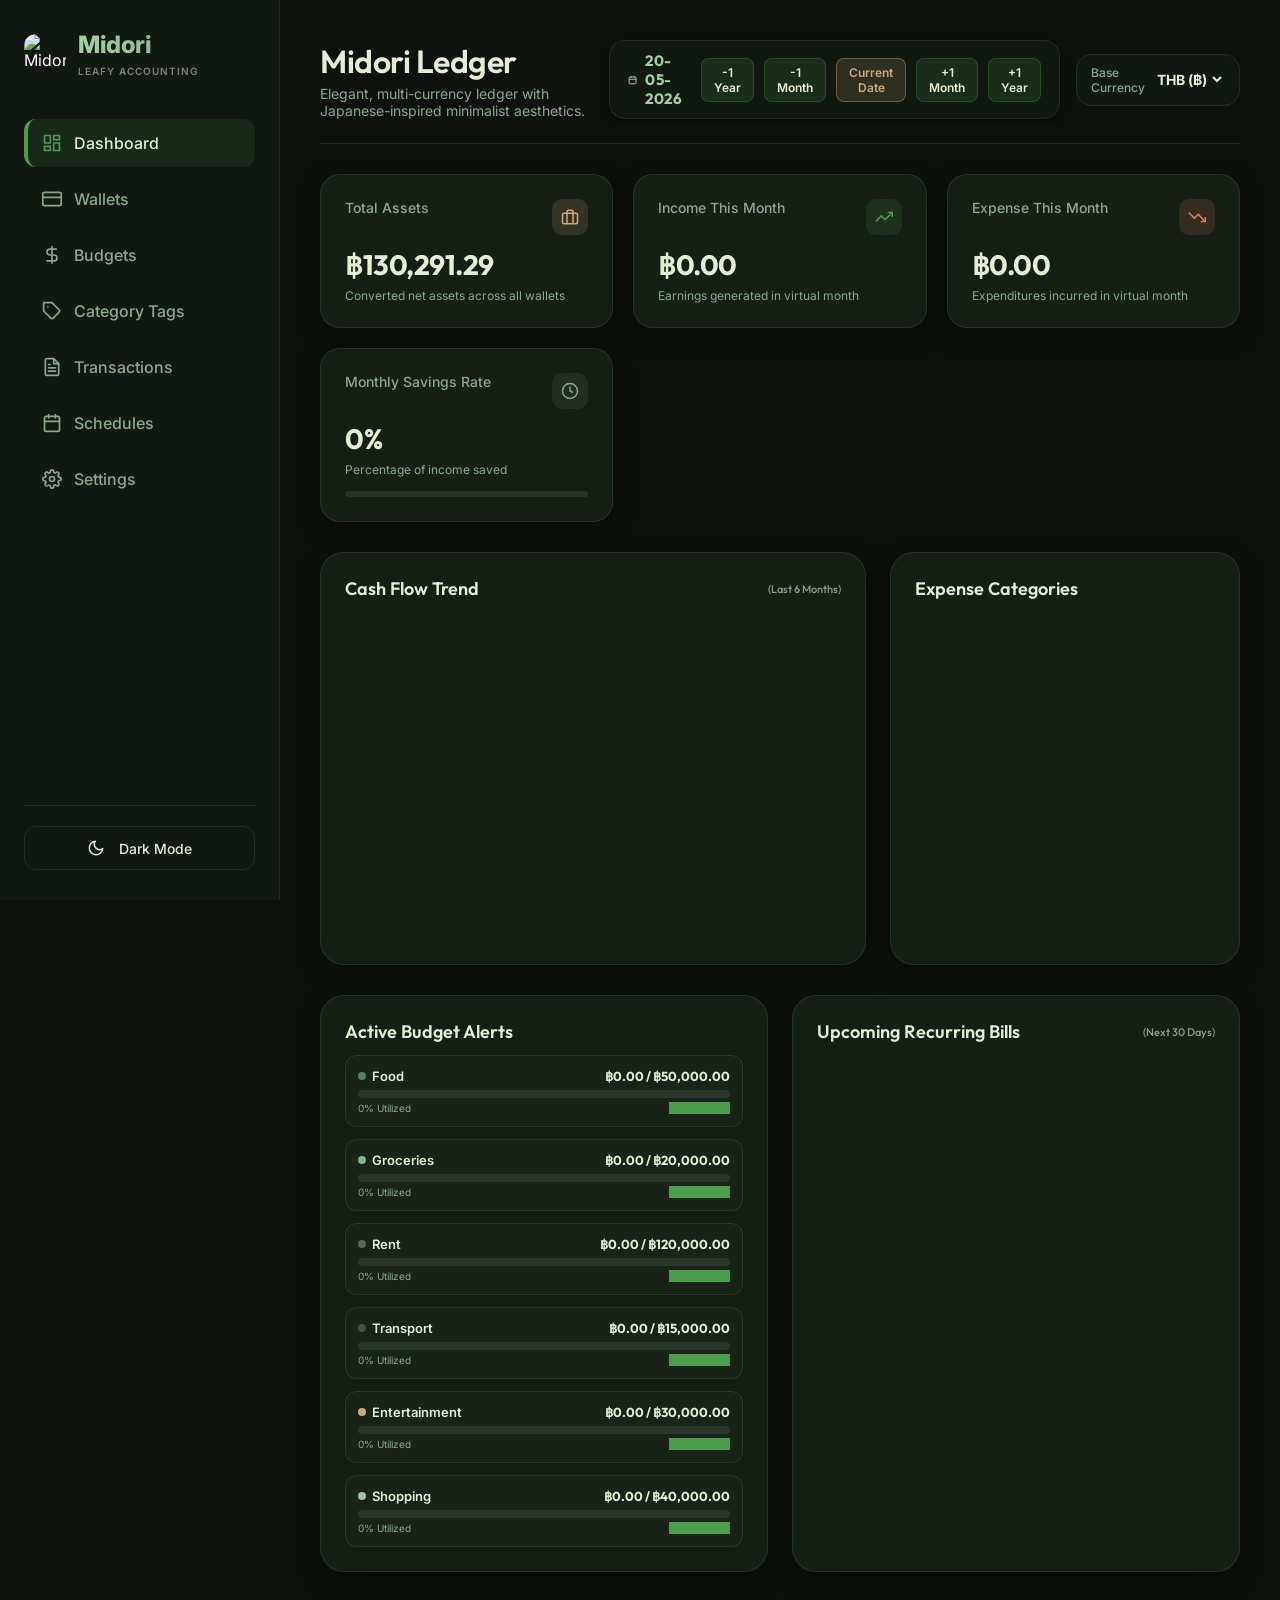
==== index.html @ 1ec28979 "feat: enhance time-travel controls, localized dates outputs, CRUD overlays, and mobile header stacki" ====
<!DOCTYPE html>
<html lang="en">
<head>
  <meta charset="UTF-8">
  <meta name="viewport" content="width=device-width, initial-scale=1.0">
  <title>Midori — Premium Japanese-Style Finance Ledger</title>
  <link rel="icon" type="image/png" href="image/midori.png">
  <link rel="shortcut icon" type="image/png" href="image/midori.png">
  
  <!-- Progressive Web App Settings -->
  <link rel="manifest" href="manifest.json">
  <meta name="theme-color" content="#2d5a27">
  
  <!-- Apple Web App Standalone Mode Support -->
  <meta name="apple-mobile-web-app-capable" content="yes">
  <meta name="apple-mobile-web-app-status-bar-style" content="black-translucent">
  <meta name="apple-mobile-web-app-title" content="Midori">
  <link rel="apple-touch-icon" href="image/midori.png">

  <!-- Beautiful Typography and Visual Customization -->
  <link rel="stylesheet" href="css/style.css">
  <!-- Chart.js for High-Fidelity Interactive Visualizations -->
  <script src="https://cdn.jsdelivr.net/npm/chart.js"></script>
</head>
<body>

  <div id="appContainer">
    <!-- Sidebar Backdrop Overlay -->
    <div id="sidebarOverlay" class="sidebar-overlay"></div>

    <!-- Sidebar Navigation -->
    <aside>
      <div>
        <div class="brand">
          <div style="display: flex; align-items: center; gap: 12px; flex: 1;">
            <div class="brand-logo-container" style="background: none; box-shadow: none; padding: 0; display: flex; align-items: center; justify-content: center; width: 42px; height: 42px;">
              <img src="image/midori.png" alt="Midori Logo" style="width: 100%; height: 100%; object-fit: cover; border-radius: 12px;">
            </div>
            <div>
              <div class="brand-name">Midori</div>
              <span style="font-size: 10px; font-weight:600; opacity:0.5; letter-spacing:1px; text-transform:uppercase;">Leafy Accounting</span>
            </div>
          </div>
          <button id="mobileMenuClose" class="mobile-menu-close" aria-label="Close Navigation">
            <svg viewBox="0 0 24 24" width="20" height="20" stroke="currentColor" stroke-width="2.5" fill="none"><line x1="18" y1="6" x2="6" y2="18"></line><line x1="6" y1="6" x2="18" y2="18"></line></svg>
          </button>
        </div>

        <nav>
          <ul>
            <li>
              <a class="nav-link active" data-tab="dashboard">
                <svg viewBox="0 0 24 24" fill="none" stroke="currentColor" stroke-width="2" stroke-linecap="round" stroke-linejoin="round"><rect x="3" y="3" width="7" height="9"></rect><rect x="14" y="3" width="7" height="5"></rect><rect x="14" y="12" width="7" height="9"></rect><rect x="3" y="16" width="7" height="5"></rect></svg>
                <span>Dashboard</span>
              </a>
            </li>
            <li>
              <a class="nav-link" data-tab="wallets">
                <svg viewBox="0 0 24 24" fill="none" stroke="currentColor" stroke-width="2" stroke-linecap="round" stroke-linejoin="round"><rect x="1" y="4" width="22" height="16" rx="2" ry="2"></rect><line x1="1" y1="10" x2="23" y2="10"></line></svg>
                <span>Wallets</span>
              </a>
            </li>
            <li>
              <a class="nav-link" data-tab="budgets">
                <svg viewBox="0 0 24 24" fill="none" stroke="currentColor" stroke-width="2" stroke-linecap="round" stroke-linejoin="round"><path d="M12 2v20M17 5H9.5a3.5 3.5 0 0 0 0 7h5a3.5 3.5 0 0 1 0 7H6"></path></svg>
                <span>Budgets</span>
              </a>
            </li>
            <li>
              <a class="nav-link" data-tab="tags">
                <svg viewBox="0 0 24 24" fill="none" stroke="currentColor" stroke-width="2" stroke-linecap="round" stroke-linejoin="round"><path d="M20.59 13.41l-7.17 7.17a2 2 0 0 1-2.83 0L2 12V2h10l8.59 8.59a2 2 0 0 1 0 2.82z"></path><line x1="7" y1="7" x2="7.01" y2="7"></line></svg>
                <span>Category Tags</span>
              </a>
            </li>
            <li>
              <a class="nav-link" data-tab="ledger">
                <svg viewBox="0 0 24 24" fill="none" stroke="currentColor" stroke-width="2" stroke-linecap="round" stroke-linejoin="round"><path d="M14 2H6a2 2 0 0 0-2 2v16a2 2 0 0 0 2 2h12a2 2 0 0 0 2-2V8z"></path><polyline points="14 2 14 8 20 8"></polyline><line x1="16" y1="13" x2="8" y2="13"></line><line x1="16" y1="17" x2="8" y2="17"></line><polyline points="10 9 9 9 8 9"></polyline></svg>
                <span>Transactions</span>
              </a>
            </li>
            <li>
              <a class="nav-link" data-tab="schedules">
                <svg viewBox="0 0 24 24" fill="none" stroke="currentColor" stroke-width="2" stroke-linecap="round" stroke-linejoin="round"><rect x="3" y="4" width="18" height="18" rx="2" ry="2"></rect><line x1="16" y1="2" x2="16" y2="6"></line><line x1="8" y1="2" x2="8" y2="6"></line><line x1="3" y1="10" x2="21" y2="10"></line></svg>
                <span>Schedules</span>
              </a>
            </li>
            <li>
              <a class="nav-link" data-tab="settings">
                <svg viewBox="0 0 24 24" fill="none" stroke="currentColor" stroke-width="2" stroke-linecap="round" stroke-linejoin="round"><circle cx="12" cy="12" r="3"></circle><path d="M19.4 15a1.65 1.65 0 0 0 .33 1.82l.06.06a2 2 0 1 1-2.83 2.83l-.06-.06a1.65 1.65 0 0 0-1.82-.33 1.65 1.65 0 0 0-1 1.51V21a2 2 0 0 1-4 0v-.09A1.65 1.65 0 0 0 9 19.4a1.65 1.65 0 0 0-1.82.33l-.06.06a2 2 0 1 1-2.83-2.83l.06-.06a1.65 1.65 0 0 0 .33-1.82 1.65 1.65 0 0 0-1.51-1H3a2 2 0 0 1 0-4h.09A1.65 1.65 0 0 0 4.6 9a1.65 1.65 0 0 0-.33-1.82l-.06-.06a2 2 0 1 1 2.83-2.83l.06.06a1.65 1.65 0 0 0 1.82.33H9a1.65 1.65 0 0 0 1-1.51V3a2 2 0 0 1 4 0v.09a1.65 1.65 0 0 0 1 1.51 1.65 1.65 0 0 0 1.82-.33l.06-.06a2 2 0 1 1 2.83 2.83l-.06.06a1.65 1.65 0 0 0-.33 1.82V9a1.65 1.65 0 0 0 1.51 1H21a2 2 0 0 1 0 4h-.09a1.65 1.65 0 0 0-1.51 1z"></path></svg>
                <span>Settings</span>
              </a>
            </li>
          </ul>
        </nav>
      </div>

      <div class="sidebar-footer">
        <button class="theme-toggle-btn" id="themeToggleBtn">
          <span id="themeToggleIcon" style="display: inline-flex; align-items: center; justify-content: center; margin-right: 6px;"></span>
          <span id="themeToggleText">Dark Mode</span>
        </button>
      </div>
    </aside>

    <!-- Main Workspace -->
    <main>
      <!-- Common Top Header -->
      <header>
        <div class="header-title-section">
          <button id="mobileMenuToggle" class="mobile-menu-btn" aria-label="Toggle Navigation">
            <svg viewBox="0 0 24 24" width="24" height="24" stroke="currentColor" stroke-width="2.5" fill="none"><line x1="3" y1="12" x2="21" y2="12"></line><line x1="3" y1="6" x2="21" y2="6"></line><line x1="3" y1="18" x2="21" y2="18"></line></svg>
          </button>
          <div class="header-title-text">
            <h1>Midori Ledger</h1>
            <p>Elegant, multi-currency ledger with Japanese-inspired minimalist aesthetics.</p>
          </div>
        </div>
        <div class="header-controls">
          <!-- Time Travel Controller -->
          <div class="time-travel-widget">
            <span class="date-badge">
              <svg viewBox="0 0 24 24" width="18" height="18" stroke="currentColor" stroke-width="2.5" fill="none"><rect x="3" y="4" width="18" height="18" rx="2" ry="2"></rect><line x1="16" y1="2" x2="16" y2="6"></line><line x1="8" y1="2" x2="8" y2="6"></line><line x1="3" y1="10" x2="21" y2="10"></line></svg>
              <span id="virtualDateDisplay">20-05-2026</span>
            </span>
            <button class="time-travel-btn" id="timeTravelBtnPrevYear" onclick="triggerYearTravel(-1)">-1 Year</button>
            <button class="time-travel-btn" id="timeTravelBtnPrevMonth" onclick="triggerMonthTravel(-1)">-1 Month</button>
            <button class="time-travel-btn current-date-btn" id="timeTravelBtnCurrent" onclick="resetToCurrentDate()">Current Date</button>
            <button class="time-travel-btn" id="timeTravelBtnNextMonth" onclick="triggerMonthTravel(1)">+1 Month</button>
            <button class="time-travel-btn" id="timeTravelBtnNextYear" onclick="triggerYearTravel(1)">+1 Year</button>
          </div>

          <!-- Base Currency Selector -->
          <div class="currency-selector-widget">
            <label for="baseCurrencySelect">Base Currency</label>
            <select id="baseCurrencySelect" class="currency-select" onchange="changeBaseCurrency(this.value)">
              <option value="THB">THB (฿)</option>
              <option value="USD">USD ($)</option>
              <option value="EUR">EUR (€)</option>
              <option value="CNY">CNY (¥)</option>
              <option value="JPY">JPY (¥)</option>
            </select>
          </div>
        </div>
      </header>

      <!-- ==========================================================================
           TAB: DASHBOARD
           ========================================================================== -->
      <div id="tab-dashboard" class="tab-content active">
        <!-- Metric Summary KPIs -->
        <div class="dashboard-summary-grid">
          <!-- Net Worth Card -->
          <div class="metric-card net-worth">
            <div class="metric-header">
              <span>Total Assets</span>
              <div class="metric-icon-circle">
                <svg viewBox="0 0 24 24" width="18" height="18" stroke="currentColor" stroke-width="2" fill="none"><rect x="2" y="7" width="20" height="14" rx="2" ry="2"></rect><path d="M16 21V5a2 2 0 0 0-2-2h-4a2 2 0 0 0-2 2v16"></path></svg>
              </div>
            </div>
            <div class="metric-value" id="netWorthDisplay">¥0</div>
            <div class="metric-desc">Converted net assets across all wallets</div>
          </div>

          <!-- Monthly Income Card -->
          <div class="metric-card income">
            <div class="metric-header">
              <span>Income This Month</span>
              <div class="metric-icon-circle">
                <svg viewBox="0 0 24 24" width="18" height="18" stroke="currentColor" stroke-width="2" fill="none"><polyline points="23 6 13.5 15.5 8.5 10.5 1 18"></polyline><polyline points="17 6 23 6 23 12"></polyline></svg>
              </div>
            </div>
            <div class="metric-value" id="monthlyIncomeDisplay">¥0</div>
            <div class="metric-desc" id="incomeGrowthText">Earnings generated in virtual month</div>
          </div>

          <!-- Monthly Expense Card -->
          <div class="metric-card expense">
            <div class="metric-header">
              <span>Expense This Month</span>
              <div class="metric-icon-circle">
                <svg viewBox="0 0 24 24" width="18" height="18" stroke="currentColor" stroke-width="2" fill="none"><polyline points="23 18 13.5 8.5 8.5 13.5 1 6"></polyline><polyline points="17 18 23 18 23 12"></polyline></svg>
              </div>
            </div>
            <div class="metric-value" id="monthlyExpenseDisplay">¥0</div>
            <div class="metric-desc" id="expenseGrowthText">Expenditures incurred in virtual month</div>
          </div>

          <!-- Savings Progress Card -->
          <div class="metric-card">
            <div class="metric-header">
              <span>Monthly Savings Rate</span>
              <div class="metric-icon-circle">
                <svg viewBox="0 0 24 24" width="18" height="18" stroke="currentColor" stroke-width="2" fill="none"><circle cx="12" cy="12" r="10"></circle><polyline points="12 6 12 12 16 14"></polyline></svg>
              </div>
            </div>
            <div class="metric-value" id="savingsRateDisplay">0%</div>
            <div class="metric-desc">Percentage of income saved</div>
            <div class="metric-progress-container">
              <div class="metric-progress-bar">
                <div class="metric-progress-fill status-safe" id="savingsRateProgress" style="width: 0%"></div>
              </div>
            </div>
          </div>
        </div>

        <!-- Charts Dashboard -->
        <div class="dashboard-charts-section">
          <!-- Main Line Trend Card -->
          <div class="chart-card">
            <h3>Cash Flow Trend <span style="font-size:11px; font-weight:500; opacity:0.6;">(Last 6 Months)</span></h3>
            <div class="chart-container-large">
              <canvas id="trendChart"></canvas>
            </div>
          </div>

          <!-- Expense Segment Donut -->
          <div class="chart-card">
            <h3>Expense Categories</h3>
            <div class="chart-container-medium">
              <canvas id="expenseDonut"></canvas>
            </div>
          </div>
        </div>

        <!-- Quick actions / Recent Transactions row -->
        <div style="display: grid; grid-template-columns: 1fr 1fr; gap: 24px;">
          <!-- Active budgets warnings -->
          <div class="chart-card">
            <h3 style="margin-bottom:12px;">Active Budget Alerts</h3>
            <div id="dashboardBudgetAlerts" style="display: flex; flex-direction: column; gap: 12px;">
              <!-- Budgets will be generated dynamically -->
            </div>
          </div>
          
          <!-- Upcoming recurring items forecast -->
          <div class="chart-card">
            <h3>Upcoming Recurring Bills <span style="font-size:11px; font-weight:500; opacity:0.6;">(Next 30 Days)</span></h3>
            <div id="dashboardForecastEvents" style="display: flex; flex-direction: column; gap: 12px;">
              <!-- Loaded dynamically -->
            </div>
          </div>
        </div>
      </div>

      <!-- ==========================================================================
           TAB: WALLETS
           ========================================================================== -->
      <div id="tab-wallets" class="tab-content">
        <div class="section-header">
          <h2>Wallets Management</h2>
          <button class="add-btn" onclick="openModal('modalWallet')">
            <svg viewBox="0 0 24 24" width="18" height="18" stroke="currentColor" stroke-width="2.5" fill="none"><line x1="12" y1="5" x2="12" y2="19"></line><line x1="5" y1="12" x2="19" y2="12"></line></svg>
            Add New Wallet
          </button>
        </div>
        <div class="wallets-carousel" id="walletsContainer">
          <!-- Loaded dynamically -->
        </div>
      </div>

      <!-- ==========================================================================
           TAB: BUDGETS
           ========================================================================== -->
      <div id="tab-budgets" class="tab-content">
        <div class="section-header">
          <h2>Monthly Budgets</h2>
        </div>
        
        <div class="budgets-grid" id="budgetsContainer">
          <!-- Loaded dynamically -->
        </div>
      </div>

      <!-- ==========================================================================
           TAB: CATEGORY TAGS
           ========================================================================== -->
      <div id="tab-tags" class="tab-content">
        <div class="section-header">
          <h2>Category Tags</h2>
          <button class="add-btn" onclick="openModal('modalCategory')">
            <svg viewBox="0 0 24 24" width="18" height="18" stroke="currentColor" stroke-width="2.5" fill="none"><line x1="12" y1="5" x2="12" y2="19"></line><line x1="5" y1="12" x2="19" y2="12"></line></svg>
            Create New Tag
          </button>
        </div>
        
        <div class="budgets-grid" id="tagsContainer">
          <!-- Loaded dynamically -->
        </div>
      </div>

      <!-- ==========================================================================
           TAB: TRANSACTION LEDGER
           ========================================================================== -->
      <div id="tab-ledger" class="tab-content">
        <div class="section-header">
          <h2>Ledger History</h2>
          <button class="add-btn" onclick="openModal('modalTransaction')">
            <svg viewBox="0 0 24 24" width="18" height="18" stroke="currentColor" stroke-width="2.5" fill="none"><line x1="12" y1="5" x2="12" y2="19"></line><line x1="5" y1="12" x2="19" y2="12"></line></svg>
            Record Transaction
          </button>
        </div>

        <!-- Filters Bar -->
        <div class="ledger-filter-bar">
          <div class="input-group">
            <label for="filterSearch">Search Description</label>
            <input type="text" id="filterSearch" class="form-control" placeholder="Search noodles, rent..." oninput="renderLedger()">
          </div>
          <div class="input-group">
            <label for="filterWallet">Wallet</label>
            <select id="filterWallet" class="form-control" onchange="renderLedger()">
              <option value="all">All Wallets</option>
              <!-- Populated dynamically -->
            </select>
          </div>
          <div class="input-group">
            <label for="filterTag">Category Tag</label>
            <select id="filterTag" class="form-control" onchange="renderLedger()">
              <option value="all">All Categories</option>
              <!-- Populated dynamically -->
            </select>
          </div>
          <div class="input-group">
            <label for="filterType">Type</label>
            <select id="filterType" class="form-control" onchange="renderLedger()">
              <option value="all">Income & Expense</option>
              <option value="income">Income Only</option>
              <option value="expense">Expense Only</option>
            </select>
          </div>
        </div>

        <!-- Ledger Entries Table -->
        <div class="ledger-table-container">
          <table class="ledger-table">
            <thead>
              <tr>
                <th>Date</th>
                <th>Transaction</th>
                <th>Category Tag</th>
                <th>Wallet</th>
                <th>Amount</th>
                <th style="width: 50px;"></th>
              </tr>
            </thead>
            <tbody id="ledgerTableBody">
              <!-- Entries populated dynamically -->
            </tbody>
          </table>
          <div id="ledgerEmptyState" class="empty-placeholder" style="display: none;">
            <svg viewBox="0 0 24 24" fill="none" stroke="currentColor" stroke-width="2"><circle cx="12" cy="12" r="10"></circle><line x1="8" y1="12" x2="16" y2="12"></line></svg>
            <span>No transactions matching criteria are logged. Record a new transaction!</span>
          </div>
        </div>
      </div>

      <!-- ==========================================================================
           TAB: RECURRENCE SCHEDULES
           ========================================================================== -->
      <div id="tab-schedules" class="tab-content">
        <div class="section-header">
          <h2>Recurrence Schedules</h2>
          <button class="add-btn" onclick="openModal('modalSchedule')">
            <svg viewBox="0 0 24 24" width="18" height="18" stroke="currentColor" stroke-width="2.5" fill="none"><line x1="12" y1="5" x2="12" y2="19"></line><line x1="5" y1="12" x2="19" y2="12"></line></svg>
            Add Recurring Schedule
          </button>
        </div>

        <div class="schedules-list" id="schedulesContainer">
          <!-- Loaded dynamically -->
        </div>
      </div>

      <!-- ==========================================================================
           TAB: SETTINGS
           ========================================================================== -->
      <div id="tab-settings" class="tab-content">
        <h2>App Configuration</h2>
        
        <div class="settings-group">
          <h3>High Fidelity Mock Data</h3>
          <p>Instantly pre-populate your ledger with 45 days of rich, multi-currency financial mock data, categories, and active schedules to preview charts and budget alerts immediately.</p>
          <div class="settings-action-row">
            <button class="add-btn" onclick="loadMatchaMockData()">
              Generate Japanese Matcha Demo Data
            </button>
          </div>
        </div>

        <div class="settings-group">
          <h3>Data Portability</h3>
          <p>Export your entire ledger configuration and transaction history to a localized JSON file or import a saved backup state.</p>
          <div class="settings-action-row">
            <button class="btn-secondary" onclick="triggerStateExport()">Export Backup JSON</button>
            <button class="btn-secondary" onclick="document.getElementById('importFileInput').click()">Import Backup JSON</button>
            <input type="file" id="importFileInput" style="display:none;" accept=".json" onchange="triggerStateImport(event)">
          </div>
        </div>

        <div class="settings-group">
          <h3>Set to Default</h3>
          <p>Restore the app to its original factory state with default wallets, category tags, and core preferences. This will replace your current settings and data.</p>
          <div class="settings-action-row">
            <button class="btn-secondary" onclick="triggerDefaultReset()">Set to Default State</button>
          </div>
        </div>

        <div class="settings-group">
          <h3>Erase Database</h3>
          <p style="color:var(--autumn-terracotta);">Warning: This action will completely erase all wallets, transactions, tags, budgets, and histories saved in LocalStorage and reset the database to a completely empty clean slate.</p>
          <div class="settings-action-row">
            <button class="btn-danger" onclick="triggerStateReset()">Reset to Blank Slate</button>
          </div>
        </div>
      </div>
    </main>
  </div>

  <!-- ==========================================================================
       MODAL: RECORD TRANSACTION
       ========================================================================== -->
  <div class="modal-overlay" id="modalTransaction">
    <div class="modal-window">
      <div class="modal-header">
        <h3>Record Transaction</h3>
        <button class="modal-close-btn" onclick="closeModal('modalTransaction')">
          <svg viewBox="0 0 24 24" width="20" height="20" stroke="currentColor" stroke-width="2" fill="none"><line x1="18" y1="6" x2="6" y2="18"></line><line x1="6" y1="6" x2="18" y2="18"></line></svg>
        </button>
      </div>
      <form class="modal-form" id="transactionForm" onsubmit="submitTransactionForm(event)">
        <!-- Row 1: Type & Amount -->
        <div class="form-row">
          <div class="input-group">
            <label for="txType">Type</label>
            <select id="txType" class="form-control" onchange="syncTransactionCategoryOptions()" required>
              <option value="expense">Expense</option>
              <option value="income">Income</option>
            </select>
          </div>
          <div class="input-group">
            <label for="txAmount">Amount</label>
            <input type="number" id="txAmount" class="form-control" placeholder="0.00" min="0.01" step="any" required>
          </div>
        </div>

        <!-- Row 2: Title Description -->
        <div class="input-group">
          <label for="txTitle">Title Description</label>
          <input type="text" id="txTitle" class="form-control" placeholder="Matcha Tea, Ramen Lunch..." required>
        </div>

        <!-- Row 3: Wallet & Custom Currency Select (Multi-currency purchase) -->
        <div class="form-row">
          <div class="input-group">
            <label for="txWallet">Wallet</label>
            <select id="txWallet" class="form-control" onchange="syncTransactionCurrencyDefault()" required>
              <!-- Loaded dynamically -->
            </select>
          </div>
          <div class="input-group">
            <label for="txCurrency">Tx Currency</label>
            <select id="txCurrency" class="form-control" required>
              <option value="JPY">JPY (¥)</option>
              <option value="USD">USD ($)</option>
              <option value="THB">THB (฿)</option>
              <option value="EUR">EUR (€)</option>
              <option value="CNY">CNY (¥)</option>
            </select>
          </div>
        </div>

        <!-- Row 4: Category Tag & Transaction Date -->
        <div class="form-row">
          <div class="input-group">
            <label for="txCategory">Category Tag</label>
            <select id="txCategory" class="form-control" required>
              <!-- Loaded dynamically -->
            </select>
          </div>
          <div class="input-group">
            <label for="txDate">Transaction Date</label>
            <input type="date" id="txDate" class="form-control" required>
          </div>
        </div>

        <!-- Row 5: Short Note -->
        <div class="input-group">
          <label for="txNote">Short Note</label>
          <input type="text" id="txNote" class="form-control" placeholder="Optional details...">
        </div>

        <button type="submit" class="form-submit-btn">Save Ledger Entry</button>
      </form>
    </div>
  </div>

  <!-- ==========================================================================
       MODAL: ADD WALLET
       ========================================================================== -->
  <div class="modal-overlay" id="modalWallet">
    <div class="modal-window">
      <div class="modal-header">
        <h3>Create Wallet Card</h3>
        <button class="modal-close-btn" onclick="closeModal('modalWallet')">
          <svg viewBox="0 0 24 24" width="20" height="20" stroke="currentColor" stroke-width="2" fill="none"><line x1="18" y1="6" x2="6" y2="18"></line><line x1="6" y1="6" x2="18" y2="18"></line></svg>
        </button>
      </div>
      <form class="modal-form" id="walletForm" onsubmit="submitWalletForm(event)">
        <div class="input-group">
          <label for="walletName">Wallet Card Name</label>
          <input type="text" id="walletName" class="form-control" placeholder="E.g., Chase Bank, cash Pocket" required>
        </div>

        <div class="form-row">
          <div class="input-group">
            <label for="walletCurrency">Currency</label>
            <select id="walletCurrency" class="form-control" required>
              <option value="JPY">JPY (¥)</option>
              <option value="USD">USD ($)</option>
              <option value="THB">THB (฿)</option>
              <option value="EUR">EUR (€)</option>
              <option value="CNY">CNY (¥)</option>
            </select>
          </div>
          <div class="input-group">
            <label for="walletType">Card Type</label>
            <select id="walletType" class="form-control" required>
              <option value="Cash">Cash</option>
              <option value="Debit Card">Debit Card</option>
              <option value="Credit Card">Credit Card</option>
              <option value="Savings">Savings Account</option>
              <option value="Investment">Investment Ledger</option>
            </select>
          </div>
        </div>

        <div class="input-group">
          <label for="walletBalance">Opening Balance</label>
          <input type="number" id="walletBalance" class="form-control" placeholder="0.00" value="0" step="any" required>
        </div>

        <div class="input-group">
          <label>Wallet Theme Card Design</label>
          <div class="color-picker-grid" id="walletColorPicker">
            <div class="color-option selected" style="background: #2d5a27;" data-color="#2d5a27"></div>
            <div class="color-option" style="background: #5a7d5b;" data-color="#5a7d5b"></div>
            <div class="color-option" style="background: #8ba88f;" data-color="#8ba88f"></div>
            <div class="color-option" style="background: #a2a86c;" data-color="#a2a86c"></div>
            <div class="color-option" style="background: #5e665c;" data-color="#5e665c"></div>
            <div class="color-option" style="background: #cfa87b;" data-color="#cfa87b"></div>
          </div>
        </div>

        <button type="submit" class="form-submit-btn">Create Wallet Card</button>
      </form>
    </div>
  </div>

  <!-- ==========================================================================
       MODAL: EDIT WALLET
       ========================================================================== -->
  <div class="modal-overlay" id="modalEditWallet">
    <div class="modal-window">
      <div class="modal-header">
        <h3>Edit Wallet Card</h3>
        <button class="modal-close-btn" onclick="closeModal('modalEditWallet')">
          <svg viewBox="0 0 24 24" width="20" height="20" stroke="currentColor" stroke-width="2" fill="none"><line x1="18" y1="6" x2="6" y2="18"></line><line x1="6" y1="6" x2="18" y2="18"></line></svg>
        </button>
      </div>
      <form class="modal-form" id="editWalletForm" onsubmit="submitEditWalletForm(event)">
        <input type="hidden" id="editWalletId">
        <div class="input-group">
          <label for="editWalletName">Wallet Card Name</label>
          <input type="text" id="editWalletName" class="form-control" placeholder="E.g., Chase Bank, cash Pocket" required>
        </div>

        <div class="form-row">
          <div class="input-group">
            <label for="editWalletCurrency">Currency</label>
            <select id="editWalletCurrency" class="form-control" required>
              <option value="JPY">JPY (¥)</option>
              <option value="USD">USD ($)</option>
              <option value="THB">THB (฿)</option>
              <option value="EUR">EUR (€)</option>
              <option value="CNY">CNY (¥)</option>
            </select>
          </div>
          <div class="input-group">
            <label for="editWalletType">Card Type</label>
            <select id="editWalletType" class="form-control" required>
              <option value="Cash">Cash</option>
              <option value="Debit Card">Debit Card</option>
              <option value="Credit Card">Credit Card</option>
              <option value="Savings">Savings Account</option>
              <option value="Investment">Investment Ledger</option>
            </select>
          </div>
        </div>

        <div class="input-group">
          <label for="editWalletBalance">Opening Balance</label>
          <input type="number" id="editWalletBalance" class="form-control" placeholder="0.00" step="any" required>
        </div>

        <div class="input-group">
          <label>Wallet Theme Card Design</label>
          <div class="color-picker-grid" id="editWalletColorPicker">
            <div class="color-option" style="background: #2d5a27;" data-color="#2d5a27"></div>
            <div class="color-option" style="background: #5a7d5b;" data-color="#5a7d5b"></div>
            <div class="color-option" style="background: #8ba88f;" data-color="#8ba88f"></div>
            <div class="color-option" style="background: #a2a86c;" data-color="#a2a86c"></div>
            <div class="color-option" style="background: #5e665c;" data-color="#5e665c"></div>
            <div class="color-option" style="background: #cfa87b;" data-color="#cfa87b"></div>
          </div>
        </div>

        <button type="submit" class="form-submit-btn">Save Wallet Changes</button>
      </form>
    </div>
  </div>

  <!-- ==========================================================================
       MODAL: CREATE TAG / BUDGET
       ========================================================================== -->
  <div class="modal-overlay" id="modalCategory">
    <div class="modal-window">
      <div class="modal-header">
        <h3>Create Tag & Monthly Budget</h3>
        <button class="modal-close-btn" onclick="closeModal('modalCategory')">
          <svg viewBox="0 0 24 24" width="20" height="20" stroke="currentColor" stroke-width="2" fill="none"><line x1="18" y1="6" x2="6" y2="18"></line><line x1="6" y1="6" x2="18" y2="18"></line></svg>
        </button>
      </div>
      <form class="modal-form" id="categoryForm" onsubmit="submitCategoryForm(event)">
        <div class="form-row">
          <div class="input-group">
            <label for="catType">Classification</label>
            <select id="catType" class="form-control" onchange="syncCategoryFormBudgetState()" required>
              <option value="expense">Expense Tag</option>
              <option value="income">Income Tag</option>
            </select>
          </div>
          <div class="input-group">
            <label for="catIcon">Icon Motif</label>
            <select id="catIcon" class="form-control" required>
              <option value="leaf">🍃 Leaf</option>
              <option value="utensils">🍽️ Food Utensils</option>
              <option value="shoppingCart">🛒 Shopping Cart</option>
              <option value="shoppingBag">🛍️ Shopping Bag</option>
              <option value="home">🏠 Home Rent</option>
              <option value="car">🚗 Car Commute</option>
              <option value="film">🎬 Movie Leisure</option>
              <option value="briefcase">💼 Briefcase Job</option>
              <option value="trendUp">📈 Trend Upwards</option>
            </select>
          </div>
        </div>

        <div class="input-group">
          <label for="catName">Tag Name</label>
          <input type="text" id="catName" class="form-control" placeholder="E.g., Ramen Dinners, Subscriptions" required>
        </div>

        <div class="input-group" id="categoryBudgetGroup">
          <label for="catBudget">Monthly Limit Budget Amount <span style="font-size:10px; font-weight:400; color:var(--text-muted);">(Optional - Set in Base Currency)</span></label>
          <input type="number" id="catBudget" class="form-control" placeholder="Optional. e.g. 20000" min="0" step="any">
        </div>

        <div class="input-group">
          <label>Tag Identity Color</label>
          <div class="color-picker-grid" id="catColorPicker">
            <div class="color-option selected" style="background: #5a7d5b;" data-color="#5a7d5b"></div>
            <div class="color-option" style="background: #2d5a27;" data-color="#2d5a27"></div>
            <div class="color-option" style="background: #8bb38f;" data-color="#8bb38f"></div>
            <div class="color-option" style="background: #aabfa9;" data-color="#aabfa9"></div>
            <div class="color-option" style="background: #a2a86c;" data-color="#a2a86c"></div>
            <div class="color-option" style="background: #5e665c;" data-color="#5e665c"></div>
          </div>
        </div>

        <button type="submit" class="form-submit-btn">Save New Tag</button>
      </form>
    </div>
  </div>

  <!-- ==========================================================================
       MODAL: CREATE RECURRING SCHEDULE
       ========================================================================== -->
  <div class="modal-overlay" id="modalSchedule">
    <div class="modal-window">
      <div class="modal-header">
        <h3>Create Recurring Schedule</h3>
        <button class="modal-close-btn" onclick="closeModal('modalSchedule')">
          <svg viewBox="0 0 24 24" width="20" height="20" stroke="currentColor" stroke-width="2" fill="none"><line x1="18" y1="6" x2="6" y2="18"></line><line x1="6" y1="6" x2="18" y2="18"></line></svg>
        </button>
      </div>
      <form class="modal-form" id="scheduleForm" onsubmit="submitScheduleForm(event)">
        <div class="form-row">
          <div class="input-group">
            <label for="schedType">Type</label>
            <select id="schedType" class="form-control" onchange="syncScheduleCategoryOptions()" required>
              <option value="expense">Expense Bill</option>
              <option value="income">Income Deposit</option>
            </select>
          </div>
          <div class="input-group">
            <label for="schedAmount">Recurring Amount</label>
            <input type="number" id="schedAmount" class="form-control" placeholder="0.00" min="0.01" step="any" required>
          </div>
        </div>

        <div class="input-group">
          <label for="schedTitle">Schedule Title</label>
          <input type="text" id="schedTitle" class="form-control" placeholder="Netflix Subscription, Salary Deposit..." required>
        </div>

        <div class="form-row">
          <div class="input-group">
            <label for="schedWallet">Billing Wallet</label>
            <select id="schedWallet" class="form-control" required>
              <!-- Loaded dynamically -->
            </select>
          </div>
          <div class="input-group">
            <label for="schedCategory">Category Tag</label>
            <select id="schedCategory" class="form-control" required>
              <!-- Loaded dynamically -->
            </select>
          </div>
        </div>

        <div class="form-row">
          <div class="input-group">
            <label for="schedFrequency">Frequency</label>
            <select id="schedFrequency" class="form-control" required>
              <option value="daily">Daily</option>
              <option value="weekly">Weekly</option>
              <option value="monthly" selected>Monthly</option>
              <option value="yearly">Yearly</option>
            </select>
          </div>
          <div class="input-group">
            <label for="schedStartDate">First Occurrence Date</label>
            <input type="date" id="schedStartDate" class="form-control" required>
          </div>
        </div>

        <button type="submit" class="form-submit-btn">Initiate Recurring Schedule</button>
      </form>
    </div>
  </div>
  <!-- ==========================================================================
       MODAL: EDIT CATEGORY TAG / BUDGET
       ========================================================================== -->
  <div class="modal-overlay" id="modalEditCategory">
    <div class="modal-window">
      <div class="modal-header">
        <h3>Edit Tag & Monthly Budget</h3>
        <button class="modal-close-btn" onclick="closeModal('modalEditCategory')">
          <svg viewBox="0 0 24 24" width="20" height="20" stroke="currentColor" stroke-width="2" fill="none"><line x1="18" y1="6" x2="6" y2="18"></line><line x1="6" y1="6" x2="18" y2="18"></line></svg>
        </button>
      </div>
      <form class="modal-form" id="editCategoryForm" onsubmit="submitEditCategoryForm(event)">
        <input type="hidden" id="editCategoryId">
        <div class="form-row">
          <div class="input-group">
            <label for="editCatType">Classification</label>
            <select id="editCatType" class="form-control" onchange="syncEditCategoryFormBudgetState()" required>
              <option value="expense">Expense Tag</option>
              <option value="income">Income Tag</option>
            </select>
          </div>
          <div class="input-group">
            <label for="editCatIcon">Icon Motif</label>
            <select id="editCatIcon" class="form-control" required>
              <option value="leaf">🍃 Leaf</option>
              <option value="utensils">🍽️ Food Utensils</option>
               <option value="shoppingCart">🛒 Shopping Cart</option>
              <option value="shoppingBag">🛍️ Shopping Bag</option>
              <option value="home">🏠 Home Rent</option>
              <option value="car">🚗 Car Commute</option>
              <option value="film">🎬 Movie Leisure</option>
              <option value="briefcase">💼 Briefcase Job</option>
              <option value="trendUp">📈 Trend Upwards</option>
            </select>
          </div>
        </div>

        <div class="input-group">
          <label for="editCatName">Tag Name</label>
          <input type="text" id="editCatName" class="form-control" placeholder="E.g., Ramen Dinners, Subscriptions" required>
        </div>

        <div class="input-group" id="editCategoryBudgetGroup">
          <label for="editCatBudget">Monthly Limit Budget Amount <span style="font-size:10px; font-weight:400; color:var(--text-muted);">(Optional - Set in Base Currency)</span></label>
          <input type="number" id="editCatBudget" class="form-control" placeholder="Optional. e.g. 20000" min="0" step="any">
        </div>

        <div class="input-group">
          <label>Tag Identity Color</label>
          <div class="color-picker-grid" id="editCatColorPicker">
            <div class="color-option" style="background: #5a7d5b;" data-color="#5a7d5b"></div>
            <div class="color-option" style="background: #2d5a27;" data-color="#2d5a27"></div>
            <div class="color-option" style="background: #8bb38f;" data-color="#8bb38f"></div>
            <div class="color-option" style="background: #aabfa9;" data-color="#aabfa9"></div>
            <div class="color-option" style="background: #a2a86c;" data-color="#a2a86c"></div>
            <div class="color-option" style="background: #5e665c;" data-color="#5e665c"></div>
          </div>
        </div>

        <button type="submit" class="form-submit-btn">Save Category Changes</button>
      </form>
    </div>
  </div>

  <!-- ==========================================================================
       MODAL: EDIT TRANSACTION
       ========================================================================== -->
  <div class="modal-overlay" id="modalEditTransaction">
    <div class="modal-window">
      <div class="modal-header">
        <h3>Edit Transaction</h3>
        <button class="modal-close-btn" onclick="closeModal('modalEditTransaction')">
          <svg viewBox="0 0 24 24" width="20" height="20" stroke="currentColor" stroke-width="2" fill="none"><line x1="18" y1="6" x2="6" y2="18"></line><line x1="6" y1="6" x2="18" y2="18"></line></svg>
        </button>
      </div>
      <form class="modal-form" id="editTransactionForm" onsubmit="submitEditTransactionForm(event)">
        <input type="hidden" id="editTxId">
        <!-- Row 1: Type & Amount -->
        <div class="form-row">
          <div class="input-group">
            <label for="editTxType">Type</label>
            <select id="editTxType" class="form-control" onchange="syncEditTransactionCategoryOptions()" required>
              <option value="expense">Expense</option>
              <option value="income">Income</option>
            </select>
          </div>
          <div class="input-group">
            <label for="editTxAmount">Amount</label>
            <input type="number" id="editTxAmount" class="form-control" placeholder="0.00" min="0.01" step="any" required>
          </div>
        </div>

        <!-- Row 2: Title Description -->
        <div class="input-group">
          <label for="editTxTitle">Title Description</label>
          <input type="text" id="editTxTitle" class="form-control" placeholder="Matcha Tea, Ramen Lunch..." required>
        </div>

        <!-- Row 3: Wallet & Custom Currency Select (Multi-currency purchase) -->
        <div class="form-row">
          <div class="input-group">
            <label for="editTxWallet">Wallet</label>
            <select id="editTxWallet" class="form-control" required>
              <!-- Loaded dynamically -->
            </select>
          </div>
          <div class="input-group">
            <label for="editTxCurrency">Tx Currency</label>
            <select id="editTxCurrency" class="form-control" required>
              <option value="JPY">JPY (¥)</option>
              <option value="USD">USD ($)</option>
              <option value="THB">THB (฿)</option>
              <option value="EUR">EUR (€)</option>
              <option value="CNY">CNY (¥)</option>
            </select>
          </div>
        </div>

        <!-- Row 4: Category Tag & Transaction Date -->
        <div class="form-row">
          <div class="input-group">
            <label for="editTxCategory">Category Tag</label>
            <select id="editTxCategory" class="form-control" required>
              <!-- Loaded dynamically -->
            </select>
          </div>
          <div class="input-group">
            <label for="editTxDate">Transaction Date</label>
            <input type="date" id="editTxDate" class="form-control" required>
          </div>
        </div>

        <!-- Row 5: Short Note -->
        <div class="input-group">
          <label for="editTxNote">Short Note</label>
          <input type="text" id="editTxNote" class="form-control" placeholder="Optional details...">
        </div>

        <button type="submit" class="form-submit-btn">Save Transaction Changes</button>
      </form>
    </div>
  </div>

  <!-- ==========================================================================
       MODAL: EDIT RECURRING SCHEDULE
       ========================================================================== -->
  <div class="modal-overlay" id="modalEditSchedule">
    <div class="modal-window">
      <div class="modal-header">
        <h3>Edit Recurring Schedule</h3>
        <button class="modal-close-btn" onclick="closeModal('modalEditSchedule')">
          <svg viewBox="0 0 24 24" width="20" height="20" stroke="currentColor" stroke-width="2" fill="none"><line x1="18" y1="6" x2="6" y2="18"></line><line x1="6" y1="6" x2="18" y2="18"></line></svg>
        </button>
      </div>
      <form class="modal-form" id="editScheduleForm" onsubmit="submitEditScheduleForm(event)">
        <input type="hidden" id="editSchedId">
        <div class="form-row">
          <div class="input-group">
            <label for="editSchedType">Type</label>
            <select id="editSchedType" class="form-control" onchange="syncEditScheduleCategoryOptions()" required>
              <option value="expense">Expense Bill</option>
              <option value="income">Income Deposit</option>
            </select>
          </div>
          <div class="input-group">
            <label for="editSchedAmount">Recurring Amount</label>
            <input type="number" id="editSchedAmount" class="form-control" placeholder="0.00" min="0.01" step="any" required>
          </div>
        </div>

        <div class="input-group">
          <label for="editSchedTitle">Schedule Title</label>
          <input type="text" id="editSchedTitle" class="form-control" placeholder="Netflix Subscription, Salary Deposit..." required>
        </div>

        <div class="form-row">
          <div class="input-group">
            <label for="editSchedWallet">Billing Wallet</label>
            <select id="editSchedWallet" class="form-control" required>
              <!-- Loaded dynamically -->
            </select>
          </div>
          <div class="input-group">
            <label for="editSchedCategory">Category Tag</label>
            <select id="editSchedCategory" class="form-control" required>
              <!-- Loaded dynamically -->
            </select>
          </div>
        </div>

        <div class="form-row">
          <div class="input-group">
            <label for="editSchedFrequency">Frequency</label>
            <select id="editSchedFrequency" class="form-control" required>
              <option value="daily">Daily</option>
              <option value="weekly">Weekly</option>
              <option value="monthly">Monthly</option>
              <option value="yearly">Yearly</option>
            </select>
          </div>
          <div class="input-group">
            <label for="editSchedStartDate">First Occurrence Date</label>
            <input type="date" id="editSchedStartDate" class="form-control" required>
          </div>
        </div>

        <button type="submit" class="form-submit-btn">Save Schedule Changes</button>
      </form>
    </div>
  </div>

  <!-- Core Javascript Engines -->
  <script src="js/state.js"></script>
  <script src="js/scheduler.js"></script>
  <script src="js/charts.js"></script>
  <script src="js/app.js"></script>
  
  <!-- PWA Service Worker Registration -->
  <script>
    if ('serviceWorker' in navigator) {
      window.addEventListener('load', () => {
        navigator.serviceWorker.register('./sw.js')
          .then((reg) => console.log('Midori Service Worker registered successfully:', reg.scope))
          .catch((err) => console.error('Midori Service Worker registration failed:', err));
      });
    }
  </script>
</body>
</html>
---- css/style.css ----
@import url('https://fonts.googleapis.com/css2?family=Inter:wght@300;400;500;600;700&family=Outfit:wght@300;400;500;600;700;800&family=Noto+Serif+JP:wght@400;600;700&display=swap');

/* ==========================================================================
   Design Tokens & Theme Variables (Midori Leafy-Green Style)
   ========================================================================== */
:root {
  /* Common Brand Colors */
  --green-forest: #1e381b;     /* Deep stone forest */
  --green-matcha: #4d9c4e;     /* Vibrant tea green */
  --green-sage: #8ba88f;       /* Calming soft sage */
  --green-mint: #a2d2a4;       /* Neon leaf accents */
  --autumn-terracotta: #e07a5f;/* Outgoings accent */
  --bamboo-gold: #cfa87b;      /* Warm wood/gold highlights */
  --stone-charcoal: #181d18;   /* Dark base stone */
  --paper-soft: #fcfdfa;       /* Light base paper */

  /* Dark Theme Variables (Default) */
  --bg-primary: #0e120e;
  --bg-secondary: #161e16;
  --bg-card: rgba(26, 38, 27, 0.7);
  --border-color: rgba(139, 168, 143, 0.15);
  --border-glow: rgba(77, 156, 78, 0.3);
  --text-main: #e6edd5;
  --text-muted: #8ba88f;
  --text-dark: #0e120e;
  
  --glass-bg: rgba(22, 30, 22, 0.65);
  --glass-border: rgba(139, 168, 143, 0.12);
  --shadow-color: rgba(0, 0, 0, 0.4);
  
  --card-gradient-1: linear-gradient(135deg, #1b381a 0%, #3a6839 100%);
  --card-gradient-2: linear-gradient(135deg, #2b453a 0%, #588775 100%);
  --card-gradient-3: linear-gradient(135deg, #515437 0%, #878c58 100%);
  
  --transition-speed: 0.3s;
}

/* Light Theme Variables */
body.light-theme {
  --bg-primary: #f2f5f1;
  --bg-secondary: #e5ebe4;
  --bg-card: rgba(255, 255, 255, 0.85);
  --border-color: rgba(45, 90, 47, 0.12);
  --border-glow: rgba(77, 156, 78, 0.25);
  --text-main: #1c2a1b;
  --text-muted: #5a735c;
  --text-dark: #ffffff;
  
  --glass-bg: rgba(255, 255, 255, 0.75);
  --glass-border: rgba(45, 90, 47, 0.08);
  --shadow-color: rgba(45, 90, 47, 0.08);
  
  --card-gradient-1: linear-gradient(135deg, #3d6a3c 0%, #5e955d 100%);
  --card-gradient-2: linear-gradient(135deg, #4b7465 0%, #76a895 100%);
  --card-gradient-3: linear-gradient(135deg, #747954 0%, #a4aa7e 100%);
}

/* ==========================================================================
   Base Styles & Reset
   ========================================================================== */
* {
  margin: 0;
  padding: 0;
  box-sizing: border-box;
}

body {
  font-family: 'Inter', sans-serif;
  background-color: var(--bg-primary);
  color: var(--text-main);
  min-height: 100vh;
  display: flex;
  overflow-x: hidden;
  transition: background-color var(--transition-speed), color var(--transition-speed);
}

h1, h2, h3, h4, .font-title {
  font-family: 'Outfit', sans-serif;
  font-weight: 600;
}

.kanji-sub {
  font-family: 'Noto Serif JP', serif;
  font-size: 0.85em;
  opacity: 0.6;
  margin-left: 4px;
}

button, input, select, textarea {
  font-family: inherit;
  color: inherit;
}

/* Custom Scrollbar */
::-webkit-scrollbar {
  width: 8px;
  height: 8px;
}
::-webkit-scrollbar-track {
  background: var(--bg-primary);
}
::-webkit-scrollbar-thumb {
  background: var(--border-color);
  border-radius: 4px;
}
::-webkit-scrollbar-thumb:hover {
  background: var(--green-sage);
}

/* ==========================================================================
   Layout Structure
   ========================================================================== */
#appContainer {
  display: flex;
  width: 100%;
  max-width: 1600px;
  margin: 0 auto;
  min-height: 100vh;
}

/* Sidebar Styling */
aside {
  width: 280px;
  background: var(--glass-bg);
  backdrop-filter: blur(16px);
  -webkit-backdrop-filter: blur(16px);
  border-right: 1px solid var(--glass-border);
  padding: 30px 24px;
  display: flex;
  flex-direction: column;
  justify-content: space-between;
  position: sticky;
  top: 0;
  height: 100vh;
  z-index: 10;
  transition: background var(--transition-speed), border var(--transition-speed);
}

.brand {
  display: flex;
  align-items: center;
  gap: 12px;
  margin-bottom: 40px;
}

.brand-logo-container {
  background: linear-gradient(135deg, var(--green-matcha), var(--green-forest));
  width: 42px;
  height: 42px;
  border-radius: 12px;
  display: flex;
  align-items: center;
  justify-content: center;
  color: #fff;
  box-shadow: 0 4px 12px var(--border-glow);
}

.brand-name {
  font-size: 24px;
  font-weight: 800;
  letter-spacing: -0.5px;
  background: linear-gradient(to right, var(--green-mint), var(--green-sage));
  -webkit-background-clip: text;
  -webkit-text-fill-color: transparent;
}

body.light-theme .brand-name {
  background: linear-gradient(to right, var(--green-forest), var(--green-matcha));
  -webkit-background-clip: text;
  -webkit-text-fill-color: transparent;
}

nav ul {
  list-style: none;
}

nav li {
  margin-bottom: 8px;
}

.nav-link {
  display: flex;
  align-items: center;
  gap: 12px;
  padding: 14px 18px;
  border-radius: 12px;
  text-decoration: none;
  font-weight: 500;
  color: var(--text-muted);
  cursor: pointer;
  transition: all 0.25s ease;
}

.nav-link:hover, .nav-link.active {
  color: var(--text-main);
  background: rgba(77, 156, 78, 0.12);
  border-left: 4px solid var(--green-matcha);
  padding-left: 14px;
}

.nav-link svg {
  width: 20px;
  height: 20px;
  stroke-width: 2;
  transition: stroke var(--transition-speed);
}

.nav-link.active svg {
  stroke: var(--green-matcha);
}

.sidebar-footer {
  margin-top: auto;
  border-top: 1px solid var(--border-color);
  padding-top: 20px;
}

/* Theme Switcher Button */
.theme-toggle-btn {
  display: flex;
  align-items: center;
  justify-content: center;
  gap: 8px;
  width: 100%;
  padding: 12px;
  border-radius: 12px;
  border: 1px solid var(--border-color);
  background: transparent;
  cursor: pointer;
  font-size: 14px;
  font-weight: 500;
  transition: all 0.25s ease;
}

.theme-toggle-btn:hover {
  background: rgba(139, 168, 143, 0.08);
  border-color: var(--green-matcha);
}

/* Main Content Area */
main {
  flex: 1;
  padding: 40px;
  overflow-y: auto;
  display: flex;
  flex-direction: column;
  gap: 30px;
}

/* Header Area */
header {
  display: flex;
  justify-content: space-between;
  align-items: center;
  border-bottom: 1px solid var(--border-color);
  padding-bottom: 24px;
}

.header-title-section h1 {
  font-size: 32px;
  letter-spacing: -0.5px;
}

.header-title-section p {
  color: var(--text-muted);
  font-size: 14px;
  margin-top: 4px;
}

.header-controls {
  display: flex;
  align-items: center;
  gap: 16px;
}

/* Simulated Date Display Widget */
.time-travel-widget {
  display: flex;
  align-items: center;
  gap: 10px;
  background: var(--glass-bg);
  border: 1px solid var(--glass-border);
  padding: 10px 18px;
  border-radius: 16px;
  box-shadow: 0 4px 10px var(--shadow-color);
}

.date-badge {
  display: flex;
  align-items: center;
  gap: 8px;
  font-weight: 700;
  font-size: 15px;
  color: var(--green-mint);
  font-family: 'Outfit', sans-serif;
  letter-spacing: 0.5px;
}
body.light-theme .date-badge {
  color: var(--green-forest);
}

.time-travel-btn {
  background: rgba(77, 156, 78, 0.15);
  border: 1px solid rgba(77, 156, 78, 0.3);
  padding: 6px 12px;
  font-size: 12px;
  font-weight: 600;
  border-radius: 8px;
  cursor: pointer;
  display: flex;
  align-items: center;
  gap: 4px;
  transition: all 0.2s ease;
}

.time-travel-btn:hover {
  background: var(--green-matcha);
  color: #fff;
  box-shadow: 0 0 10px var(--border-glow);
}

.time-travel-btn.current-date-btn {
  background: rgba(207, 168, 123, 0.15);
  border: 1px solid rgba(207, 168, 123, 0.4);
  color: var(--bamboo-gold);
}

.time-travel-btn.current-date-btn:hover {
  background: var(--bamboo-gold);
  color: var(--text-dark);
  border-color: var(--bamboo-gold);
  box-shadow: 0 0 10px rgba(207, 168, 123, 0.5);
}

/* Dashboard Base Currency Selector */
.currency-selector-widget {
  background: var(--glass-bg);
  border: 1px solid var(--glass-border);
  padding: 10px 14px;
  border-radius: 16px;
  display: flex;
  align-items: center;
  gap: 8px;
}

.currency-selector-widget label {
  font-size: 12px;
  color: var(--text-muted);
  font-weight: 500;
}

.currency-select {
  background: transparent;
  border: none;
  font-weight: 700;
  font-size: 14px;
  cursor: pointer;
  outline: none;
  color: var(--text-main);
}

/* ==========================================================================
   Dashboard Metrics
   ========================================================================== */
.dashboard-summary-grid {
  display: grid;
  grid-template-columns: repeat(auto-fit, minmax(260px, 1fr));
  gap: 20px;
}

.metric-card {
  background: var(--bg-card);
  border: 1px solid var(--border-color);
  border-radius: 20px;
  padding: 24px;
  position: relative;
  overflow: hidden;
  box-shadow: 0 8px 24px var(--shadow-color);
  transition: transform 0.25s, border-color 0.25s;
}

.metric-card:hover {
  transform: translateY(-4px);
  border-color: var(--green-matcha);
}

.metric-header {
  display: flex;
  justify-content: space-between;
  color: var(--text-muted);
  font-size: 14px;
  font-weight: 500;
  margin-bottom: 12px;
}

.metric-icon-circle {
  width: 36px;
  height: 36px;
  border-radius: 10px;
  display: flex;
  align-items: center;
  justify-content: center;
  background: rgba(139, 168, 143, 0.1);
  color: var(--green-sage);
}

.metric-card.net-worth .metric-icon-circle {
  background: rgba(207, 168, 123, 0.15);
  color: var(--bamboo-gold);
}

.metric-card.income .metric-icon-circle {
  background: rgba(77, 156, 78, 0.15);
  color: var(--green-matcha);
}

.metric-card.expense .metric-icon-circle {
  background: rgba(224, 122, 95, 0.15);
  color: var(--autumn-terracotta);
}

.metric-value {
  font-size: 28px;
  font-weight: 700;
  letter-spacing: -0.5px;
  font-family: 'Outfit', sans-serif;
  margin-bottom: 6px;
}

.metric-desc {
  font-size: 12px;
  color: var(--text-muted);
}

.metric-progress-container {
  margin-top: 14px;
  width: 100%;
}

.metric-progress-bar {
  height: 6px;
  background: var(--border-color);
  border-radius: 3px;
  overflow: hidden;
  position: relative;
}

.metric-progress-fill {
  height: 100%;
  border-radius: 3px;
  transition: width 0.5s ease-out;
}

/* ==========================================================================
   Visual Dashboard Analytics Section
   ========================================================================== */
.dashboard-charts-section {
  display: grid;
  grid-template-columns: 2fr 1fr;
  gap: 24px;
}

@media (max-width: 1100px) {
  .dashboard-charts-section {
    grid-template-columns: 1fr;
  }
}

.chart-card {
  background: var(--bg-card);
  border: 1px solid var(--border-color);
  border-radius: 24px;
  padding: 24px;
  box-shadow: 0 8px 24px var(--shadow-color);
}

.chart-card h3 {
  font-size: 18px;
  margin-bottom: 20px;
  display: flex;
  justify-content: space-between;
  align-items: center;
}

.chart-container-large {
  height: 320px;
  position: relative;
}

.chart-container-medium {
  height: 240px;
  position: relative;
}

/* ==========================================================================
   Components & Interactive Elements
   ========================================================================== */

/* Leafy Cards Carousel for Wallets */
.section-header {
  display: flex;
  justify-content: space-between;
  align-items: center;
  margin-bottom: 18px;
}

.section-header h2 {
  font-size: 22px;
}

.add-btn {
  background: var(--green-matcha);
  color: #fff;
  border: none;
  border-radius: 12px;
  padding: 10px 20px;
  font-weight: 600;
  cursor: pointer;
  display: flex;
  align-items: center;
  gap: 8px;
  box-shadow: 0 4px 12px var(--border-glow);
  transition: all 0.25s ease;
}

.add-btn:hover {
  background: var(--green-forest);
  transform: translateY(-2px);
}

.wallets-carousel {
  display: grid;
  grid-template-columns: repeat(auto-fill, minmax(300px, 1fr));
  gap: 20px;
  margin-bottom: 10px;
}

/* Premium Wallet Card Design */
.wallet-card {
  background: var(--card-gradient-1);
  border-radius: 20px;
  padding: 24px;
  color: #fff;
  position: relative;
  overflow: hidden;
  height: 180px;
  display: flex;
  flex-direction: column;
  justify-content: space-between;
  box-shadow: 0 10px 25px rgba(0, 0, 0, 0.25);
  transition: all 0.3s ease;
  cursor: pointer;
}

.wallet-card::before {
  content: '';
  position: absolute;
  top: -30%;
  right: -20%;
  width: 150px;
  height: 150px;
  border-radius: 50%;
  background: rgba(255, 255, 255, 0.05);
  pointer-events: none;
}

.wallet-card::after {
  content: '🍃';
  position: absolute;
  bottom: 10%;
  right: 8%;
  font-size: 60px;
  opacity: 0.12;
  pointer-events: none;
}

.wallet-card:hover {
  transform: translateY(-6px) scale(1.02);
  box-shadow: 0 15px 30px var(--border-glow);
}

.wallet-card-header {
  display: flex;
  justify-content: space-between;
  align-items: flex-start;
}

.wallet-name-label {
  font-size: 14px;
  opacity: 0.8;
  font-weight: 500;
}

.wallet-type-badge {
  font-size: 11px;
  background: rgba(255, 255, 255, 0.15);
  padding: 4px 8px;
  border-radius: 6px;
  font-weight: 600;
  letter-spacing: 0.5px;
}

.wallet-balance-display {
  font-size: 32px;
  font-weight: 700;
  font-family: 'Outfit', sans-serif;
  letter-spacing: -0.5px;
}

.wallet-card-footer {
  display: flex;
  justify-content: space-between;
  align-items: center;
  font-size: 13px;
  opacity: 0.8;
}

.wallet-delete-btn {
  background: transparent;
  border: none;
  color: rgba(255, 255, 255, 0.6);
  cursor: pointer;
  padding: 4px;
  border-radius: 4px;
  transition: all 0.2s;
}

.wallet-delete-btn:hover {
  color: #ff6b6b;
  background: rgba(255, 255, 255, 0.1);
}

/* ==========================================================================
   Budgets & Tags View
   ========================================================================== */
.budgets-grid {
  display: grid;
  grid-template-columns: repeat(auto-fill, minmax(320px, 1fr));
  gap: 20px;
}

.budget-card {
  background: var(--bg-card);
  border: 1px solid var(--border-color);
  border-radius: 18px;
  padding: 20px;
  box-shadow: 0 4px 15px var(--shadow-color);
  display: flex;
  flex-direction: column;
  gap: 14px;
}

.budget-info {
  display: flex;
  justify-content: space-between;
  align-items: center;
}

.budget-tag-pill {
  display: flex;
  align-items: center;
  gap: 8px;
  font-weight: 600;
  font-size: 14px;
}

.tag-icon-wrap {
  width: 32px;
  height: 32px;
  border-radius: 8px;
  display: flex;
  align-items: center;
  justify-content: center;
  color: #fff;
}

.budget-limits-numbers {
  text-align: right;
}

.budget-spent {
  font-size: 16px;
  font-weight: 700;
}

.budget-max {
  font-size: 12px;
  color: var(--text-muted);
}

.budget-progress-container {
  display: flex;
  flex-direction: column;
  gap: 6px;
}

.budget-progress-bar {
  height: 8px;
  background: var(--border-color);
  border-radius: 4px;
  overflow: hidden;
}

.budget-progress-fill {
  height: 100%;
  border-radius: 4px;
  transition: width 0.4s ease, background-color 0.4s ease;
}

.budget-alert-text {
  font-size: 11px;
  font-weight: 500;
  text-align: right;
}

/* Status colors for budgets */
.status-safe {
  background-color: var(--green-matcha);
  color: var(--green-matcha);
}
.status-warn {
  background-color: var(--bamboo-gold);
  color: var(--bamboo-gold);
}
.status-danger {
  background-color: var(--autumn-terracotta);
  color: var(--autumn-terracotta);
}

/* ==========================================================================
   Ledger Transaction History List
   ========================================================================== */
.ledger-filter-bar {
  background: var(--bg-card);
  border: 1px solid var(--border-color);
  border-radius: 20px;
  padding: 20px;
  display: grid;
  grid-template-columns: 2fr 1fr 1fr 1fr;
  gap: 16px;
  box-shadow: 0 4px 15px var(--shadow-color);
}

@media (max-width: 768px) {
  .ledger-filter-bar {
    grid-template-columns: 1fr;
  }
}

.input-group {
  display: flex;
  flex-direction: column;
  gap: 6px;
}

.input-group label {
  font-size: 12px;
  color: var(--text-muted);
  font-weight: 600;
}

.form-control {
  background: var(--bg-primary);
  border: 1px solid var(--border-color);
  border-radius: 10px;
  padding: 10px 14px;
  font-size: 14px;
  outline: none;
  transition: border-color 0.2s;
  width: 100%;
}

.form-control:focus {
  border-color: var(--green-matcha);
}

.ledger-table-container {
  background: var(--bg-card);
  border: 1px solid var(--border-color);
  border-radius: 24px;
  overflow: hidden;
  box-shadow: 0 8px 24px var(--shadow-color);
}

.ledger-table {
  width: 100%;
  border-collapse: collapse;
  text-align: left;
}

.ledger-table th {
  padding: 18px 24px;
  font-family: 'Outfit', sans-serif;
  font-size: 14px;
  color: var(--text-muted);
  border-bottom: 1px solid var(--border-color);
  background: rgba(139, 168, 143, 0.05);
}

.ledger-table td {
  padding: 18px 24px;
  border-bottom: 1px solid var(--border-color);
  font-size: 14px;
}

.ledger-table tr:last-child td {
  border-bottom: none;
}

.ledger-table tr:hover td {
  background: rgba(139, 168, 143, 0.03);
}

.tx-title-cell {
  display: flex;
  flex-direction: column;
  gap: 4px;
}

.tx-title-main {
  font-weight: 600;
}

.tx-title-note {
  font-size: 11px;
  color: var(--text-muted);
}

.tx-amount-cell {
  font-weight: 700;
  font-family: 'Outfit', sans-serif;
  font-size: 15px;
}

.amount-income {
  color: var(--green-matcha);
}

.amount-expense {
  color: var(--autumn-terracotta);
}

.badge-tag {
  display: inline-flex;
  align-items: center;
  gap: 6px;
  padding: 6px 12px;
  border-radius: 8px;
  font-size: 12px;
  font-weight: 600;
  background: rgba(139, 168, 143, 0.1);
}

.badge-wallet {
  display: inline-flex;
  padding: 4px 10px;
  border-radius: 6px;
  font-size: 11px;
  font-weight: 500;
  border: 1px solid var(--border-color);
  background: var(--bg-primary);
}

.action-btn-row {
  display: flex;
  gap: 8px;
}

.btn-icon-danger {
  background: transparent;
  border: none;
  color: var(--text-muted);
  cursor: pointer;
  padding: 6px;
  border-radius: 6px;
  transition: all 0.2s;
}

.btn-icon-danger:hover {
  color: #ff6b6b;
  background: rgba(255, 107, 107, 0.1);
}

/* Empty State Ledger Placeholder */
.empty-placeholder {
  padding: 60px;
  text-align: center;
  color: var(--text-muted);
  display: flex;
  flex-direction: column;
  align-items: center;
  gap: 16px;
}

.empty-placeholder svg {
  width: 48px;
  height: 48px;
  opacity: 0.4;
}

/* ==========================================================================
   Scheduled Recurrent Tasks Lists
   ========================================================================== */
.schedules-list {
  display: flex;
  flex-direction: column;
  gap: 16px;
}

.schedule-item {
  background: var(--bg-card);
  border: 1px solid var(--border-color);
  border-radius: 18px;
  padding: 20px 24px;
  display: flex;
  justify-content: space-between;
  align-items: center;
  box-shadow: 0 4px 15px var(--shadow-color);
  transition: transform 0.2s;
}

.schedule-item:hover {
  transform: translateX(4px);
  border-color: var(--green-matcha);
}

.schedule-meta {
  display: flex;
  align-items: center;
  gap: 20px;
}

.sched-frequency-badge {
  font-size: 11px;
  font-weight: 700;
  text-transform: uppercase;
  background: rgba(207, 168, 123, 0.2);
  color: var(--bamboo-gold);
  padding: 4px 8px;
  border-radius: 6px;
}

.sched-details {
  display: flex;
  flex-direction: column;
  gap: 4px;
}

.sched-title {
  font-weight: 600;
  font-size: 16px;
}

.sched-sub {
  font-size: 12px;
  color: var(--text-muted);
}

.sched-finances {
  display: flex;
  align-items: center;
  gap: 24px;
}

.sched-amount {
  font-size: 18px;
  font-weight: 700;
  font-family: 'Outfit', sans-serif;
}

/* ==========================================================================
   Modals & Popup Forms
   ========================================================================== */
.modal-overlay {
  position: fixed;
  top: 0;
  left: 0;
  width: 100vw;
  height: 100vh;
  background: rgba(14, 18, 14, 0.7);
  backdrop-filter: blur(8px);
  display: flex;
  align-items: center;
  justify-content: center;
  z-index: 100;
  opacity: 0;
  pointer-events: none;
  transition: opacity 0.3s ease;
}

.modal-overlay.active {
  opacity: 1;
  pointer-events: all;
}

.modal-window {
  background: var(--bg-card);
  border: 1px solid var(--border-color);
  border-radius: 24px;
  width: 90%;
  max-width: 500px;
  padding: 30px;
  box-shadow: 0 15px 40px rgba(0, 0, 0, 0.5);
  transform: scale(0.9);
  transition: transform 0.3s cubic-bezier(0.34, 1.56, 0.64, 1);
  max-height: 90vh;
  overflow-y: auto;
}

.modal-overlay.active .modal-window {
  transform: scale(1);
}

.modal-header {
  display: flex;
  justify-content: space-between;
  align-items: center;
  margin-bottom: 24px;
  border-bottom: 1px solid var(--border-color);
  padding-bottom: 12px;
}

.modal-header h3 {
  font-size: 20px;
}

.modal-close-btn {
  background: transparent;
  border: none;
  color: var(--text-muted);
  cursor: pointer;
  padding: 4px;
  border-radius: 4px;
  transition: color 0.2s;
}

.modal-close-btn:hover {
  color: #ff6b6b;
}

.modal-form {
  display: flex;
  flex-direction: column;
  gap: 18px;
}

.form-row {
  display: grid;
  grid-template-columns: 1fr 1fr;
  gap: 16px;
}

.form-checkbox-row {
  display: flex;
  align-items: center;
  gap: 8px;
  cursor: pointer;
  font-size: 13px;
  font-weight: 500;
  user-select: none;
}

.form-checkbox-row input {
  width: 16px;
  height: 16px;
  accent-color: var(--green-matcha);
}

.form-submit-btn {
  background: var(--green-matcha);
  color: #fff;
  border: none;
  border-radius: 12px;
  padding: 14px;
  font-weight: 700;
  cursor: pointer;
  transition: all 0.2s;
  box-shadow: 0 4px 10px var(--border-glow);
  margin-top: 10px;
}

.form-submit-btn:hover {
  background: var(--green-forest);
}

/* Color pickers */
.color-picker-grid {
  display: grid;
  grid-template-columns: repeat(6, 1fr);
  gap: 10px;
}

.color-option {
  height: 36px;
  border-radius: 8px;
  cursor: pointer;
  border: 2px solid transparent;
  transition: transform 0.2s;
}

.color-option:hover {
  transform: scale(1.1);
}

.color-option.selected {
  border-color: #fff;
  box-shadow: 0 0 10px rgba(255,255,255,0.4);
}

/* ==========================================================================
   Utility classes & Settings
   ========================================================================== */
.settings-group {
  background: var(--bg-card);
  border: 1px solid var(--border-color);
  border-radius: 20px;
  padding: 24px;
  box-shadow: 0 4px 15px var(--shadow-color);
  margin-bottom: 24px;
}

.settings-group h3 {
  font-size: 18px;
  margin-bottom: 12px;
}

.settings-group p {
  color: var(--text-muted);
  font-size: 14px;
  margin-bottom: 20px;
}

.settings-action-row {
  display: flex;
  gap: 12px;
  flex-wrap: wrap;
}

.btn-secondary {
  background: transparent;
  border: 1px solid var(--border-color);
  color: var(--text-main);
  padding: 12px 20px;
  border-radius: 12px;
  font-weight: 600;
  cursor: pointer;
  transition: all 0.2s;
}

.btn-secondary:hover {
  background: rgba(139, 168, 143, 0.08);
  border-color: var(--green-sage);
}

.btn-danger {
  background: transparent;
  border: 1px solid #ff6b6b;
  color: #ff6b6b;
  padding: 12px 20px;
  border-radius: 12px;
  font-weight: 600;
  cursor: pointer;
  transition: all 0.2s;
}

.btn-danger:hover {
  background: rgba(255, 107, 107, 0.1);
}

/* Text utility icons */
.icon {
  width: 18px;
  height: 18px;
  display: inline-block;
  vertical-align: middle;
}

/* Tab display toggles */
.tab-content {
  display: none;
  animation: fadeIn 0.4s ease;
}

.tab-content.active {
  display: flex;
  flex-direction: column;
  gap: 30px;
}

@keyframes fadeIn {
  from { opacity: 0; transform: translateY(10px); }
  to { opacity: 1; transform: translateY(0); }
}

/* ==========================================================================
   Favicon & Responsive Mobile Sidebar Overlay & Collapsible Controls
   ========================================================================== */
.mobile-menu-btn {
  display: none;
  background: var(--glass-bg);
  border: 1px solid var(--glass-border);
  color: var(--text-main);
  padding: 10px;
  border-radius: 12px;
  cursor: pointer;
  align-items: center;
  justify-content: center;
  box-shadow: 0 4px 10px var(--shadow-color);
  transition: all 0.25s ease;
}

.mobile-menu-btn:hover {
  border-color: var(--green-matcha);
  background: rgba(77, 156, 78, 0.1);
}

.mobile-menu-close {
  display: none;
  background: transparent;
  border: none;
  color: var(--text-muted);
  cursor: pointer;
  padding: 6px;
  border-radius: 8px;
  align-items: center;
  justify-content: center;
  transition: all 0.2s ease;
}

.mobile-menu-close:hover {
  color: var(--autumn-terracotta);
  background: rgba(224, 122, 95, 0.15);
}

.sidebar-overlay {
  position: fixed;
  top: 0;
  left: 0;
  width: 100vw;
  height: 100vh;
  background: rgba(14, 18, 14, 0.55);
  backdrop-filter: blur(6px);
  -webkit-backdrop-filter: blur(6px);
  z-index: 999;
  opacity: 0;
  pointer-events: none;
  transition: opacity 0.3s ease;
}

.sidebar-overlay.active {
  opacity: 1;
  pointer-events: all;
}

.header-title-section {
  display: flex;
  align-items: center;
  gap: 16px;
}

/* Responsive Media Queries for Mobile Screens */
@media (max-width: 768px) {
  aside {
    position: fixed;
    top: 0;
    left: -280px;
    height: 100vh;
    z-index: 1000;
    transition: left 0.3s cubic-bezier(0.4, 0, 0.2, 1);
    box-shadow: none;
  }
  
  aside.active {
    left: 0;
    box-shadow: 0 0 35px rgba(0, 0, 0, 0.6);
  }
  
  .mobile-menu-btn {
    display: flex;
  }
  
  .mobile-menu-close {
    display: flex;
  }
  
  main {
    padding: 24px 16px;
    gap: 20px;
  }
  
  header {
    flex-direction: column;
    align-items: flex-start;
    gap: 16px;
  }
  
  .header-controls {
    width: 100%;
    flex-direction: column;
    align-items: stretch;
    gap: 12px;
  }
  
  .time-travel-widget {
    width: 100%;
    flex-wrap: wrap;
    justify-content: center;
    gap: 8px;
    padding: 10px 12px;
  }

  .currency-selector-widget {
    width: 100%;
    justify-content: center;
    padding: 10px 12px;
  }
  
  .header-title-section h1 {
    font-size: 26px;
  }
  
  .header-title-section p {
    font-size: 12px;
  }
}
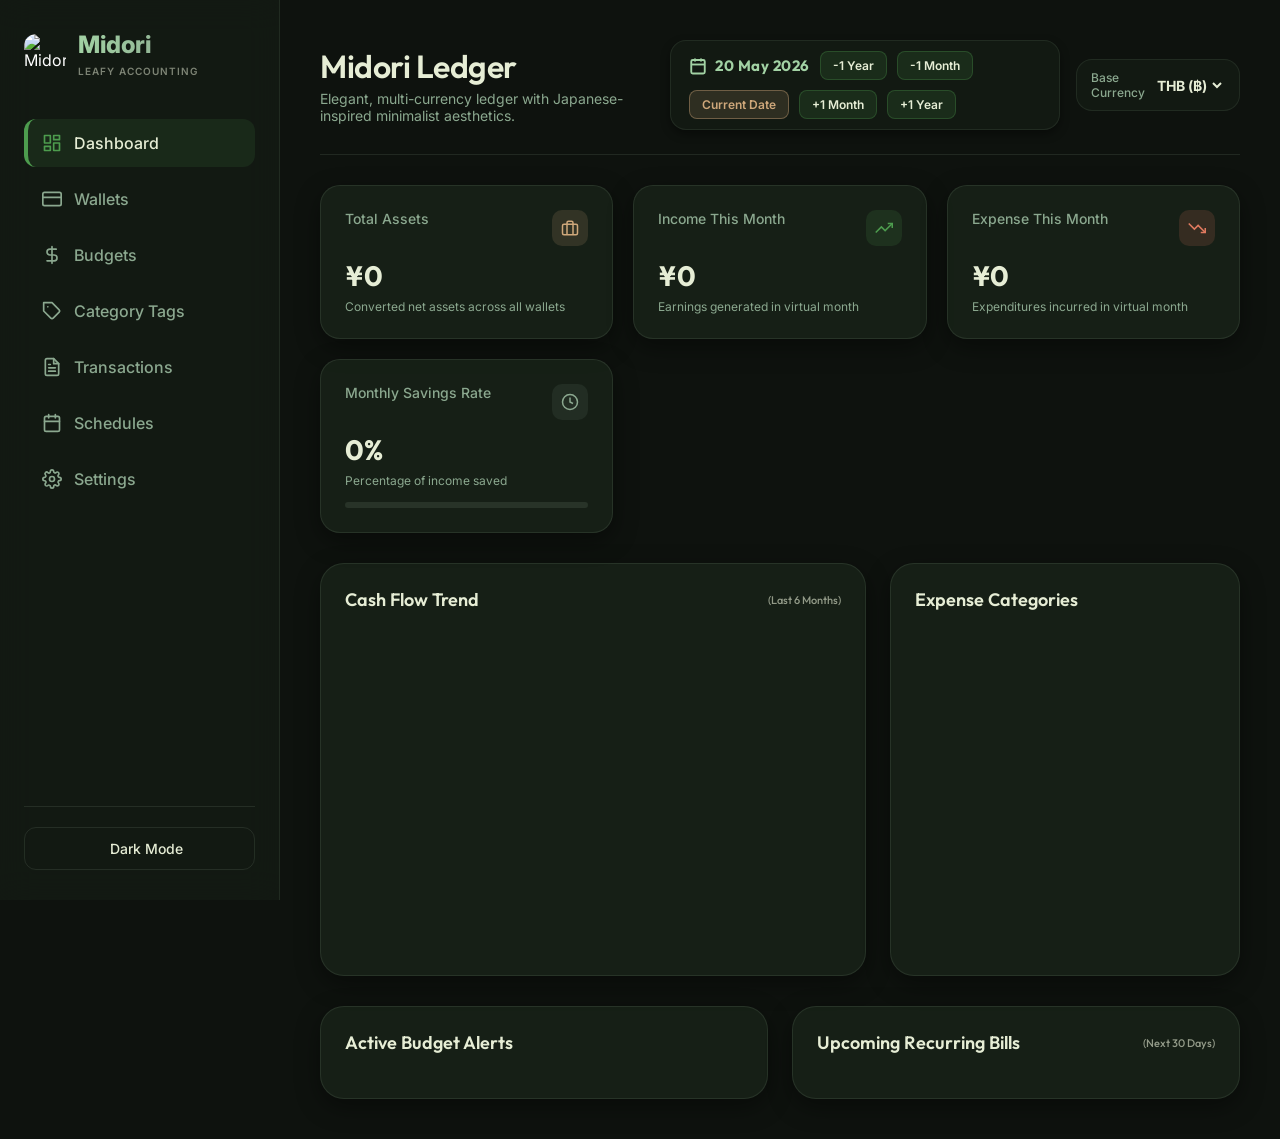
==== commit 66ee05a8: "feat: implement premium UX enhancements (wallet currency sync, interactive date picker, yearly budge" ====
--- a/index.html
+++ b/index.html
@@ -118,9 +118,10 @@
         <div class="header-controls">
           <!-- Time Travel Controller -->
           <div class="time-travel-widget">
-            <span class="date-badge">
+            <span class="date-badge" style="position: relative; overflow: hidden; cursor: pointer;">
               <svg viewBox="0 0 24 24" width="18" height="18" stroke="currentColor" stroke-width="2.5" fill="none"><rect x="3" y="4" width="18" height="18" rx="2" ry="2"></rect><line x1="16" y1="2" x2="16" y2="6"></line><line x1="8" y1="2" x2="8" y2="6"></line><line x1="3" y1="10" x2="21" y2="10"></line></svg>
-              <span id="virtualDateDisplay">20-05-2026</span>
+              <span id="virtualDateDisplay">20 May 2026</span>
+              <input type="date" id="headerDatePicker" style="position: absolute; top: 0; left: 0; width: 100%; height: 100%; opacity: 0; cursor: pointer; border: none; padding: 0;">
             </span>
             <button class="time-travel-btn" id="timeTravelBtnPrevYear" onclick="triggerYearTravel(-1)">-1 Year</button>
             <button class="time-travel-btn" id="timeTravelBtnPrevMonth" onclick="triggerMonthTravel(-1)">-1 Month</button>
@@ -262,8 +263,14 @@
            TAB: BUDGETS
            ========================================================================== -->
       <div id="tab-budgets" class="tab-content">
-        <div class="section-header">
-          <h2>Monthly Budgets</h2>
+        <div class="section-header" style="flex-wrap: wrap; gap: 16px;">
+          <div style="display: flex; align-items: center; gap: 16px; flex-wrap: wrap;">
+            <h2 style="margin: 0;">Budgets Tracker</h2>
+            <select id="budgetPeriodSelect" class="currency-select" onchange="switchBudgetPeriod(this.value)" style="margin: 0; padding: 6px 12px; height: auto; border: 1px solid var(--border-color); border-radius: 8px; background: var(--glass-bg);">
+              <option value="monthly">Monthly Limit View</option>
+              <option value="yearly">Yearly Limit View</option>
+            </select>
+          </div>
         </div>
         
         <div class="budgets-grid" id="budgetsContainer">
@@ -375,7 +382,45 @@
            TAB: SETTINGS
            ========================================================================== -->
       <div id="tab-settings" class="tab-content">
-        <h2>App Configuration</h2>
+        <h2>App Configuration & Guide</h2>
+        
+        <!-- Zen Quick Visual Guide -->
+        <div class="settings-group" style="border-left: 4px solid var(--green-matcha); background: rgba(77, 156, 78, 0.04); margin-bottom: 24px; padding: 24px;">
+          <h3 style="color: var(--green-sage); margin-bottom: 12px; display: flex; align-items: center; gap: 8px;">
+            🌿 Quick User Guide
+          </h3>
+          <p style="font-size: 13px; opacity: 0.9; margin-bottom: 16px;">Welcome to Midori Ledger, your minimalist workspace for elegant financial tracking. Learn how to master its leafy accounting features:</p>
+          
+          <div style="display: grid; grid-template-columns: repeat(auto-fit, minmax(280px, 1fr)); gap: 16px;">
+            <div style="background: var(--bg-card); border: 1px solid var(--border-color); padding: 14px; border-radius: 12px;">
+              <h4 style="font-size: 14px; color: var(--green-mint); margin-bottom: 6px; display: flex; align-items: center; gap: 6px;">
+                🕰️ Virtual Time-Travel
+              </h4>
+              <p style="font-size: 12px; line-height: 1.5; opacity: 0.8;">Click the top green calendar badge or use the step buttons to change dates. Future scheduled items generate automatically, and returning to the past will dynamically filter them out.</p>
+            </div>
+            
+            <div style="background: var(--bg-card); border: 1px solid var(--border-color); padding: 14px; border-radius: 12px;">
+              <h4 style="font-size: 14px; color: var(--green-mint); margin-bottom: 6px; display: flex; align-items: center; gap: 6px;">
+                💳 Multi-Currency Sync
+              </h4>
+              <p style="font-size: 12px; line-height: 1.5; opacity: 0.8;">Wallet cards show balances converted to the active Base Currency, plus their original local values. Changing the base currency at the header instantly updates all metrics.</p>
+            </div>
+            
+            <div style="background: var(--bg-card); border: 1px solid var(--border-color); padding: 14px; border-radius: 12px;">
+              <h4 style="font-size: 14px; color: var(--green-mint); margin-bottom: 6px; display: flex; align-items: center; gap: 6px;">
+                📈 Flexible Budgets
+              </h4>
+              <p style="font-size: 12px; line-height: 1.5; opacity: 0.8;">Taggings can be selected to be included in the Budget Panel via checkboxes. Specific monthly and yearly limit thresholds can be configured directly from the Budgets tab.</p>
+            </div>
+            
+            <div style="background: var(--bg-card); border: 1px solid var(--border-color); padding: 14px; border-radius: 12px;">
+              <h4 style="font-size: 14px; color: var(--green-mint); margin-bottom: 6px; display: flex; align-items: center; gap: 6px;">
+                📅 Recurrence Rules
+              </h4>
+              <p style="font-size: 12px; line-height: 1.5; opacity: 0.8;">Setup automated salaries, recurring bills, or subscription deposits under the Schedules tab. You can optionally enforce custom expiration bounds via End Occurrence dates.</p>
+            </div>
+          </div>
+        </div>
         
         <div class="settings-group">
           <h3>High Fidelity Mock Data</h3>
@@ -548,6 +593,12 @@
             <div class="color-option" style="background: #a2a86c;" data-color="#a2a86c"></div>
             <div class="color-option" style="background: #5e665c;" data-color="#5e665c"></div>
             <div class="color-option" style="background: #cfa87b;" data-color="#cfa87b"></div>
+            <div class="color-option" style="background: #e5989b;" data-color="#e5989b"></div>
+            <div class="color-option" style="background: #d06a4c;" data-color="#d06a4c"></div>
+            <div class="color-option" style="background: #6d597a;" data-color="#6d597a"></div>
+            <div class="color-option" style="background: #355070;" data-color="#355070"></div>
+            <div class="color-option" style="background: #e09f53;" data-color="#e09f53"></div>
+            <div class="color-option" style="background: #31572c;" data-color="#31572c"></div>
           </div>
         </div>
 
@@ -611,6 +662,12 @@
             <div class="color-option" style="background: #a2a86c;" data-color="#a2a86c"></div>
             <div class="color-option" style="background: #5e665c;" data-color="#5e665c"></div>
             <div class="color-option" style="background: #cfa87b;" data-color="#cfa87b"></div>
+            <div class="color-option" style="background: #e5989b;" data-color="#e5989b"></div>
+            <div class="color-option" style="background: #d06a4c;" data-color="#d06a4c"></div>
+            <div class="color-option" style="background: #6d597a;" data-color="#6d597a"></div>
+            <div class="color-option" style="background: #355070;" data-color="#355070"></div>
+            <div class="color-option" style="background: #e09f53;" data-color="#e09f53"></div>
+            <div class="color-option" style="background: #31572c;" data-color="#31572c"></div>
           </div>
         </div>
 
@@ -660,9 +717,11 @@
           <input type="text" id="catName" class="form-control" placeholder="E.g., Ramen Dinners, Subscriptions" required>
         </div>
 
-        <div class="input-group" id="categoryBudgetGroup">
-          <label for="catBudget">Monthly Limit Budget Amount <span style="font-size:10px; font-weight:400; color:var(--text-muted);">(Optional - Set in Base Currency)</span></label>
-          <input type="number" id="catBudget" class="form-control" placeholder="Optional. e.g. 20000" min="0" step="any">
+        <div class="input-group">
+          <label style="display:flex; align-items:center; gap:8px; cursor:pointer; font-weight: 500; font-size: 14px; margin-top: 8px; margin-bottom: 8px;">
+            <input type="checkbox" id="catIncludeInBudget" checked style="width:18px; height:18px; accent-color:var(--green-matcha); cursor:pointer;">
+            <span>Include in Budgets Panel</span>
+          </label>
         </div>
 
         <div class="input-group">
@@ -674,6 +733,12 @@
             <div class="color-option" style="background: #aabfa9;" data-color="#aabfa9"></div>
             <div class="color-option" style="background: #a2a86c;" data-color="#a2a86c"></div>
             <div class="color-option" style="background: #5e665c;" data-color="#5e665c"></div>
+            <div class="color-option" style="background: #e5989b;" data-color="#e5989b"></div>
+            <div class="color-option" style="background: #d06a4c;" data-color="#d06a4c"></div>
+            <div class="color-option" style="background: #6d597a;" data-color="#6d597a"></div>
+            <div class="color-option" style="background: #355070;" data-color="#355070"></div>
+            <div class="color-option" style="background: #e09f53;" data-color="#e09f53"></div>
+            <div class="color-option" style="background: #31572c;" data-color="#31572c"></div>
           </div>
         </div>
 
@@ -741,6 +806,13 @@
           <div class="input-group">
             <label for="schedStartDate">First Occurrence Date</label>
             <input type="date" id="schedStartDate" class="form-control" required>
+          </div>
+        </div>
+
+        <div class="form-row">
+          <div class="input-group">
+            <label for="schedEndDate">End Occurrence Date <span style="font-size:10px; font-weight:400; color:var(--text-muted);">(Optional)</span></label>
+            <input type="date" id="schedEndDate" class="form-control">
           </div>
         </div>
 
@@ -790,9 +862,11 @@
           <input type="text" id="editCatName" class="form-control" placeholder="E.g., Ramen Dinners, Subscriptions" required>
         </div>
 
-        <div class="input-group" id="editCategoryBudgetGroup">
-          <label for="editCatBudget">Monthly Limit Budget Amount <span style="font-size:10px; font-weight:400; color:var(--text-muted);">(Optional - Set in Base Currency)</span></label>
-          <input type="number" id="editCatBudget" class="form-control" placeholder="Optional. e.g. 20000" min="0" step="any">
+        <div class="input-group">
+          <label style="display:flex; align-items:center; gap:8px; cursor:pointer; font-weight: 500; font-size: 14px; margin-top: 8px; margin-bottom: 8px;">
+            <input type="checkbox" id="editCatIncludeInBudget" checked style="width:18px; height:18px; accent-color:var(--green-matcha); cursor:pointer;">
+            <span>Include in Budgets Panel</span>
+          </label>
         </div>
 
         <div class="input-group">
@@ -804,6 +878,12 @@
             <div class="color-option" style="background: #aabfa9;" data-color="#aabfa9"></div>
             <div class="color-option" style="background: #a2a86c;" data-color="#a2a86c"></div>
             <div class="color-option" style="background: #5e665c;" data-color="#5e665c"></div>
+            <div class="color-option" style="background: #e5989b;" data-color="#e5989b"></div>
+            <div class="color-option" style="background: #d06a4c;" data-color="#d06a4c"></div>
+            <div class="color-option" style="background: #6d597a;" data-color="#6d597a"></div>
+            <div class="color-option" style="background: #355070;" data-color="#355070"></div>
+            <div class="color-option" style="background: #e09f53;" data-color="#e09f53"></div>
+            <div class="color-option" style="background: #31572c;" data-color="#31572c"></div>
           </div>
         </div>
 
@@ -850,7 +930,7 @@
         <div class="form-row">
           <div class="input-group">
             <label for="editTxWallet">Wallet</label>
-            <select id="editTxWallet" class="form-control" required>
+            <select id="editTxWallet" class="form-control" onchange="syncEditTransactionCurrencyDefault()" required>
               <!-- Loaded dynamically -->
             </select>
           </div>
@@ -954,7 +1034,48 @@
           </div>
         </div>
 
+        <div class="form-row">
+          <div class="input-group">
+            <label for="editSchedEndDate">End Occurrence Date <span style="font-size:10px; font-weight:400; color:var(--text-muted);">(Optional)</span></label>
+            <input type="date" id="editSchedEndDate" class="form-control">
+          </div>
+        </div>
+
         <button type="submit" class="form-submit-btn">Save Schedule Changes</button>
+      </form>
+    </div>
+  </div>
+
+  <!-- ==========================================================================
+       MODAL: EDIT BUDGET LIMITS
+       ========================================================================== -->
+  <div class="modal-overlay" id="modalEditBudget">
+    <div class="modal-window">
+      <div class="modal-header">
+        <h3>Edit Category Budget Limits</h3>
+        <button class="modal-close-btn" onclick="closeModal('modalEditBudget')">
+          <svg viewBox="0 0 24 24" width="20" height="20" stroke="currentColor" stroke-width="2" fill="none"><line x1="18" y1="6" x2="6" y2="18"></line><line x1="6" y1="6" x2="18" y2="18"></line></svg>
+        </button>
+      </div>
+      <form class="modal-form" id="editBudgetForm" onsubmit="submitEditBudgetForm(event)">
+        <input type="hidden" id="editBudgetCategoryId">
+        
+        <div class="input-group">
+          <label style="font-weight: 700; font-size: 16px;" id="editBudgetCategoryLabel">Category: Food</label>
+        </div>
+
+        <div class="form-row">
+          <div class="input-group">
+            <label for="editBudgetMonthly">Monthly Budget Limit <span style="font-size:10px; font-weight:400; color:var(--text-muted);">(Base Currency)</span></label>
+            <input type="number" id="editBudgetMonthly" class="form-control" placeholder="Optional. e.g. 50000" min="0" step="any">
+          </div>
+          <div class="input-group">
+            <label for="editBudgetYearly">Yearly Budget Limit <span style="font-size:10px; font-weight:400; color:var(--text-muted);">(Base Currency)</span></label>
+            <input type="number" id="editBudgetYearly" class="form-control" placeholder="Optional. e.g. 600000" min="0" step="any">
+          </div>
+        </div>
+
+        <button type="submit" class="form-submit-btn">Save Budget Limits</button>
       </form>
     </div>
   </div>
--- a/css/style.css
+++ b/css/style.css
@@ -277,6 +277,7 @@
 .time-travel-widget {
   display: flex;
   align-items: center;
+  flex-wrap: wrap;
   gap: 10px;
   background: var(--glass-bg);
   border: 1px solid var(--glass-border);
@@ -288,12 +289,20 @@
 .date-badge {
   display: flex;
   align-items: center;
+  flex-shrink: 0;
   gap: 8px;
   font-weight: 700;
   font-size: 15px;
   color: var(--green-mint);
   font-family: 'Outfit', sans-serif;
   letter-spacing: 0.5px;
+  white-space: nowrap;
+  position: relative;
+  cursor: pointer;
+  transition: opacity 0.2s ease;
+}
+.date-badge:hover {
+  opacity: 0.85;
 }
 body.light-theme .date-badge {
   color: var(--green-forest);
@@ -1258,8 +1267,8 @@
   gap: 16px;
 }
 
-/* Responsive Media Queries for Mobile Screens */
-@media (max-width: 768px) {
+/* Responsive Media Queries for Mobile/Tablet Screens */
+@media (max-width: 1080px) {
   aside {
     position: fixed;
     top: 0;
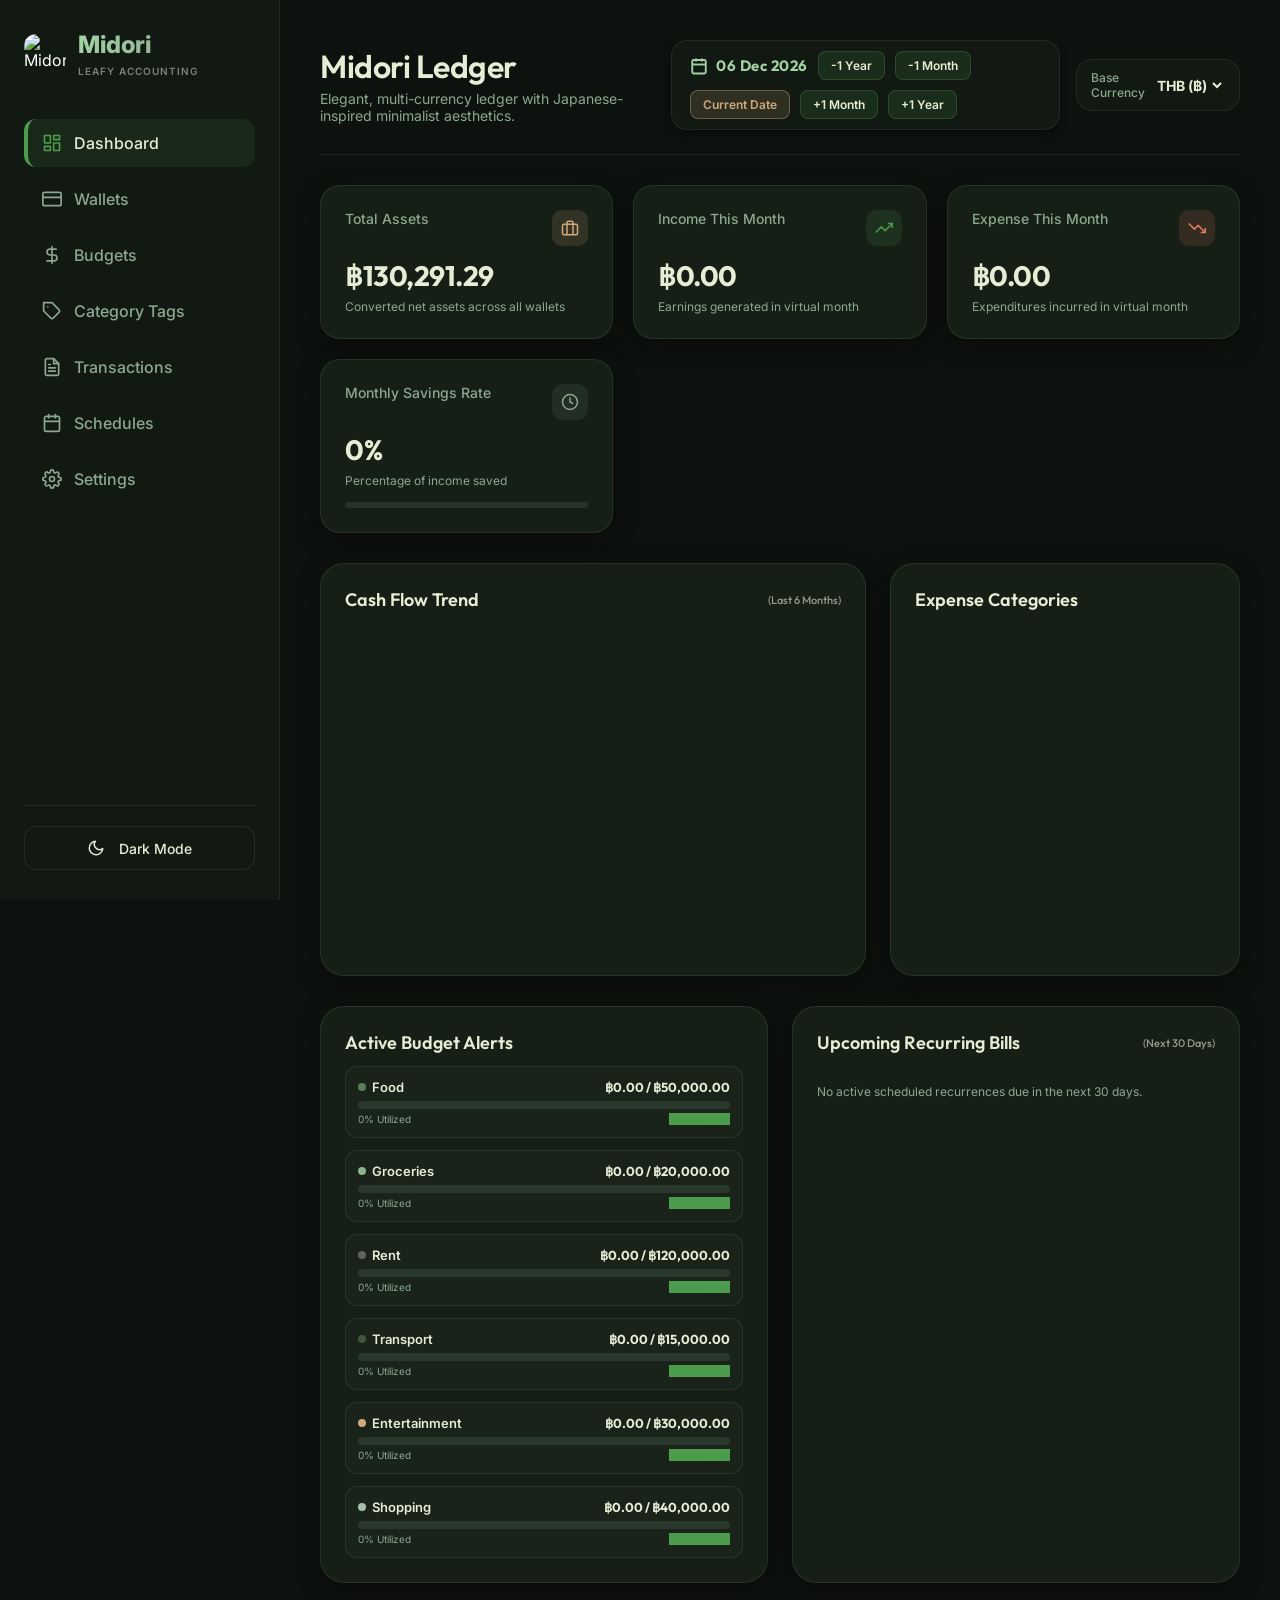
==== commit f37ff0b7: "Add automatic page reload on Service Worker controllerchange to force mobile clients to receive upda" ====
--- a/index.html
+++ b/index.html
@@ -116,6 +116,12 @@
           </div>
         </div>
         <div class="header-controls">
+          <!-- ZenSync Status Icon -->
+          <div class="sync-status-widget" id="zensync-header-status" style="display: none; align-items: center; gap: 6px; padding: 6px 12px; background: rgba(255, 255, 255, 0.05); border: 1px solid var(--border-color); border-radius: 20px; font-size: 11px; cursor: pointer; backdrop-filter: blur(10px); -webkit-backdrop-filter: blur(10px);" onclick="activeTab='settings'; setupNavigation(); showTab('tab-settings');" title="ZenSync Active. Click to view settings.">
+            <span class="sync-icon-pulse" id="zensync-header-dot" style="display: inline-block; width: 8px; height: 8px; border-radius: 50%; background: var(--green-mint);"></span>
+            <span id="zensync-header-text" style="font-weight: 600; opacity: 0.8;">Synced</span>
+          </div>
+
           <!-- Time Travel Controller -->
           <div class="time-travel-widget">
             <span class="date-badge" style="position: relative; overflow: hidden; cursor: pointer;">
@@ -422,6 +428,67 @@
           </div>
         </div>
         
+        <!-- ZenSync (E2E Encrypted Sync) Card -->
+        <div class="settings-group" style="border-left: 4px solid var(--green-sage);">
+          <h3>ZenSync Cloud Synchronization 🍃</h3>
+          <p>Link your PC and mobile devices securely. All data is encrypted on your device using AES-GCM-256 before upload. Nobody, including the storage broker, can read your ledger without your private Sync Key.</p>
+          
+          <!-- Auto-advance date setting -->
+          <div style="margin-bottom: 20px; border-bottom: 1px solid var(--border-color); padding-bottom: 16px;">
+            <label style="display:flex; align-items:center; gap:8px; cursor:pointer; font-weight: 500; font-size: 13px;">
+              <input type="checkbox" id="sync-auto-device-date" checked style="width:16px; height:16px; accent-color:var(--green-matcha); cursor:pointer;" onchange="toggleAutoDeviceDate(this.checked)">
+              <span>Auto-Advance virtual system date to today on application startup</span>
+            </label>
+          </div>
+
+          <div id="zensync-disabled-view">
+            <p style="font-size: 13px; opacity: 0.8; margin-bottom: 16px;">Cloud synchronization is currently <b>Disabled</b>. You can enable it to back up your ledger or pair with another device.</p>
+            <div class="settings-action-row">
+              <button class="add-btn" onclick="enableZenSync()">Enable Cloud Sync</button>
+              <button class="btn-secondary" onclick="openPairingModal()">Link Existing Device</button>
+            </div>
+          </div>
+
+          <div id="zensync-enabled-view" style="display: none;">
+            <div style="background: rgba(255,255,255,0.03); border: 1px solid var(--border-color); border-radius: 12px; padding: 16px; margin-bottom: 16px;">
+              <div style="display: flex; justify-content: space-between; align-items: center; margin-bottom: 12px;">
+                <span style="font-size: 13px; opacity: 0.8;">Sync Status: <b id="sync-status-label" style="color: var(--green-mint);">Active</b></span>
+                <span id="sync-last-time" style="font-size: 11px; opacity: 0.6;">Never synced</span>
+              </div>
+              <div style="margin-bottom: 12px;">
+                <label style="font-size: 10px; text-transform: uppercase; color: var(--text-muted); display: block; margin-bottom: 4px;">Sync ID (Public Address)</label>
+                <div style="display: flex; gap: 8px;">
+                  <input type="text" id="sync-id-display" class="form-control" style="font-family: monospace; font-size: 12px; background: rgba(0,0,0,0.2);" readonly>
+                  <button class="btn-secondary" style="padding: 0 12px;" onclick="copySyncField('sync-id-display')">Copy</button>
+                </div>
+              </div>
+              <div style="margin-bottom: 12px;">
+                <label style="font-size: 10px; text-transform: uppercase; color: var(--text-muted); display: block; margin-bottom: 4px;">Private Sync Key (Keep Secret!)</label>
+                <div style="display: flex; gap: 8px;">
+                  <input type="password" id="sync-key-display" class="form-control" style="font-family: monospace; font-size: 12px; background: rgba(0,0,0,0.2);" readonly>
+                  <button class="btn-secondary" style="padding: 0 12px;" id="btn-toggle-sync-key-visibility" onclick="toggleSyncKeyVisibility()">Show</button>
+                  <button class="btn-secondary" style="padding: 0 12px;" onclick="copySyncField('sync-key-display')">Copy</button>
+                </div>
+              </div>
+              
+              <!-- QR Code pairing canvas container -->
+              <div style="display: flex; flex-direction: column; align-items: center; margin-top: 16px; border-top: 1px solid var(--border-color); padding-top: 16px;">
+                <span style="font-size: 12px; font-weight: 600; margin-bottom: 8px; color: var(--green-mint);">Pairing QR Code</span>
+                <div style="background: white; padding: 12px; border-radius: 8px; display: inline-flex;" id="sync-qrcode-wrap">
+                  <canvas id="sync-qrcode-canvas" width="160" height="160"></canvas>
+                </div>
+                <span style="font-size: 10px; opacity: 0.6; text-align: center; margin-top: 8px; max-width: 260px; line-height: 1.4;">Scan this QR code from your other device inside Midori to instantly pair and link them.</span>
+              </div>
+            </div>
+
+            <div class="settings-action-row" style="flex-wrap: wrap; gap: 8px;">
+              <button class="btn-secondary" onclick="forceSyncPush()">Force Push to Cloud</button>
+              <button class="btn-secondary" onclick="forceSyncPull()">Force Pull from Cloud</button>
+              <button class="btn-danger" style="margin-left: auto;" onclick="disableZenSync()">Disable Cloud Sync</button>
+            </div>
+          </div>
+        </div>
+
         <div class="settings-group">
           <h3>High Fidelity Mock Data</h3>
           <p>Instantly pre-populate your ledger with 45 days of rich, multi-currency financial mock data, categories, and active schedules to preview charts and budget alerts immediately.</p>
@@ -1080,6 +1147,56 @@
     </div>
   </div>
 
+  <!-- ==========================================================================
+       MODAL: LINK EXISTING DEVICE (Pairing Modal)
+       ========================================================================== -->
+  <div class="modal-overlay" id="modalPairing">
+    <div class="modal-window" style="max-width: 450px;">
+      <div class="modal-header">
+        <h3>Link Existing Device</h3>
+        <button class="modal-close-btn" onclick="closeModal('modalPairing')">
+          <svg viewBox="0 0 24 24" width="20" height="20" stroke="currentColor" stroke-width="2" fill="none"><line x1="18" y1="6" x2="6" y2="18"></line><line x1="6" y1="6" x2="18" y2="18"></line></svg>
+        </button>
+      </div>
+      <form class="modal-form" id="pairingForm" onsubmit="submitPairingForm(event)">
+        <p style="font-size: 12px; opacity: 0.8; margin-bottom: 16px; line-height: 1.5;">
+          Enter the Pairing Code or credentials from your other device to synchronize your ledger. 
+          <span style="color: var(--autumn-terracotta); font-weight: 600; display: block; margin-top: 4px;">Warning: This will overwrite your current local database with the synced cloud data.</span>
+        </p>
+
+        <!-- Method A: Text input code -->
+        <div class="input-group">
+          <label for="pairingCode">Pairing Code (Combined String)</label>
+          <textarea id="pairingCode" class="form-control" style="height: 80px; font-family: monospace; font-size: 11px; resize: none;" placeholder="Format: mds_xxx...|msk_yyy..." required></textarea>
+        </div>
+
+        <!-- Method B: Camera scan button -->
+        <div class="input-group" style="display: flex; flex-direction: column; align-items: center; border-top: 1px solid var(--border-color); padding-top: 16px; margin-top: 16px;">
+          <span style="font-size: 12px; margin-bottom: 8px;">Or scan the Pairing QR Code from your other device:</span>
+          <button type="button" class="btn-secondary" id="btn-scan-qr" onclick="startQRScanner()" style="display: flex; align-items: center; gap: 8px;">
+            <svg viewBox="0 0 24 24" width="16" height="16" stroke="currentColor" stroke-width="2" fill="none"><path d="M23 19a2 2 0 0 1-2 2H3a2 2 0 0 1-2-2V8a2 2 0 0 1 2-2h4l2-3h6l2 3h4a2 2 0 0 1 2 2z"></path><circle cx="12" cy="13" r="4"></circle></svg>
+            Scan Pairing QR Code
+          </button>
+          
+          <!-- Hidden video element for camera stream -->
+          <div id="qr-reader-container" style="display: none; width: 100%; max-width: 320px; border-radius: 8px; overflow: hidden; margin-top: 12px; border: 2px solid var(--green-matcha); position: relative;">
+            <video id="qr-video" style="width: 100%; height: auto; transform: scaleX(1);"></video>
+            <div style="position: absolute; top: 0; left: 0; right: 0; bottom: 0; border: 40px solid rgba(0,0,0,0.5); pointer-events: none; display: flex; align-items: center; justify-content: center;">
+              <div style="width: 100%; height: 100%; border: 2px dashed var(--green-mint);"></div>
+            </div>
+            <button type="button" class="btn-danger" style="position: absolute; bottom: 8px; right: 8px; padding: 4px 8px; font-size: 10px;" onclick="stopQRScanner()">Cancel Scan</button>
+          </div>
+        </div>
+
+        <button type="submit" class="form-submit-btn" style="margin-top: 20px;">Pair & Sync Ledger</button>
+      </form>
+    </div>
+  </div>
+
+  <!-- QR Code and External Utilities -->
+  <script src="js/qrcode.min.js"></script>
+  <script src="js/jsqr.min.js"></script>
+
   <!-- Core Javascript Engines -->
   <script src="js/state.js"></script>
   <script src="js/scheduler.js"></script>
@@ -1091,8 +1208,32 @@
     if ('serviceWorker' in navigator) {
       window.addEventListener('load', () => {
         navigator.serviceWorker.register('./sw.js')
-          .then((reg) => console.log('Midori Service Worker registered successfully:', reg.scope))
+          .then((reg) => {
+            console.log('Midori Service Worker registered successfully:', reg.scope);
+            
+            // Check for updates periodically or on page load
+            reg.onupdatefound = () => {
+              const installingWorker = reg.installing;
+              installingWorker.onstatechange = () => {
+                if (installingWorker.state === 'installed') {
+                  if (navigator.serviceWorker.controller) {
+                    console.log('New Midori version detected. Upgrading in background...');
+                  }
+                }
+              };
+            };
+          })
           .catch((err) => console.error('Midori Service Worker registration failed:', err));
+      });
+
+      // Automatically reload the page when a new service worker takes over control
+      let refreshing = false;
+      navigator.serviceWorker.addEventListener('controllerchange', () => {
+        if (!refreshing) {
+          refreshing = true;
+          console.log('New Service Worker active. Reloading page to apply updates...');
+          window.location.reload();
+        }
       });
     }
   </script>
--- a/css/style.css
+++ b/css/style.css
@@ -1333,3 +1333,26 @@
   }
 }
 
+/* ZenSync Pulsing Keyframe Animations */
+@keyframes sync-pulse {
+  0% {
+    transform: scale(0.95);
+    box-shadow: 0 0 0 0 rgba(162, 210, 164, 0.6);
+    opacity: 0.6;
+  }
+  70% {
+    transform: scale(1.1);
+    box-shadow: 0 0 0 6px rgba(162, 210, 164, 0);
+    opacity: 1;
+  }
+  100% {
+    transform: scale(0.95);
+    box-shadow: 0 0 0 0 rgba(162, 210, 164, 0);
+    opacity: 0.6;
+  }
+}
+
+.sync-icon-pulse {
+  animation: sync-pulse 2s infinite ease-in-out;
+}
+
